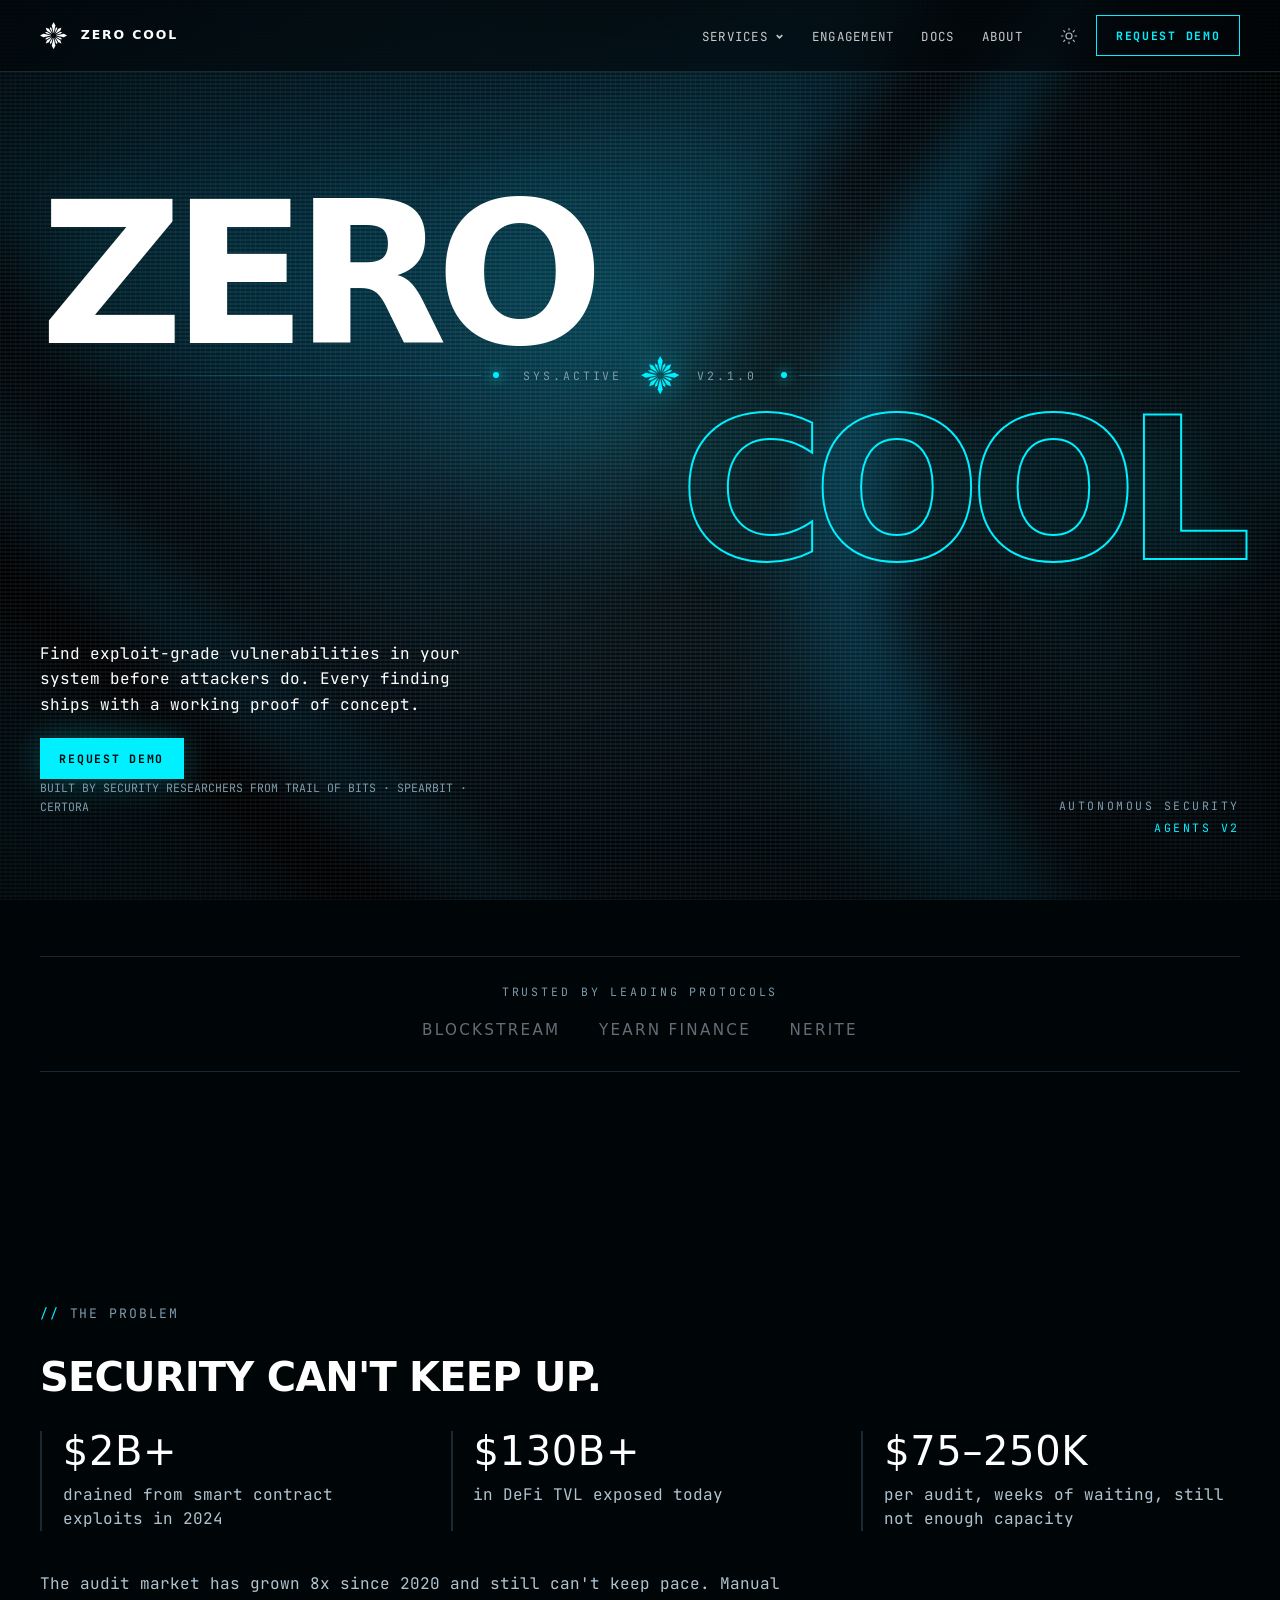
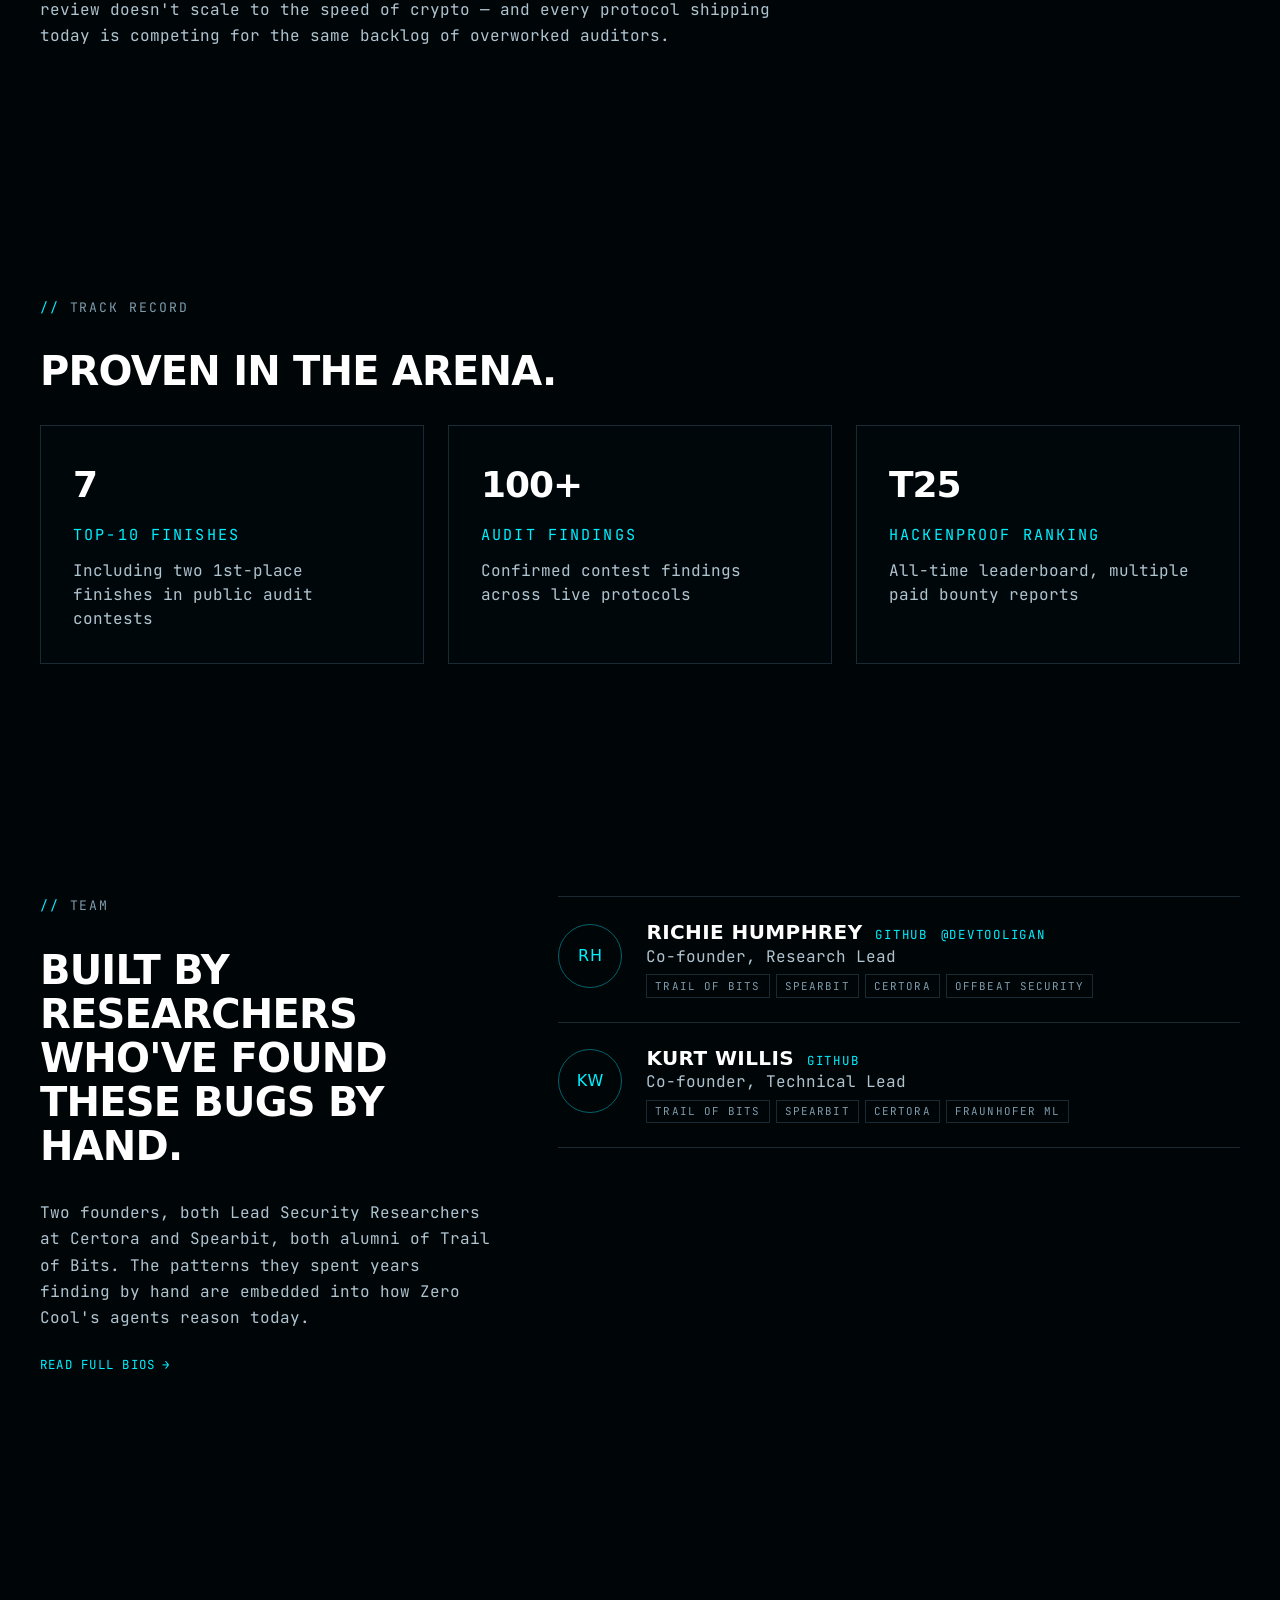
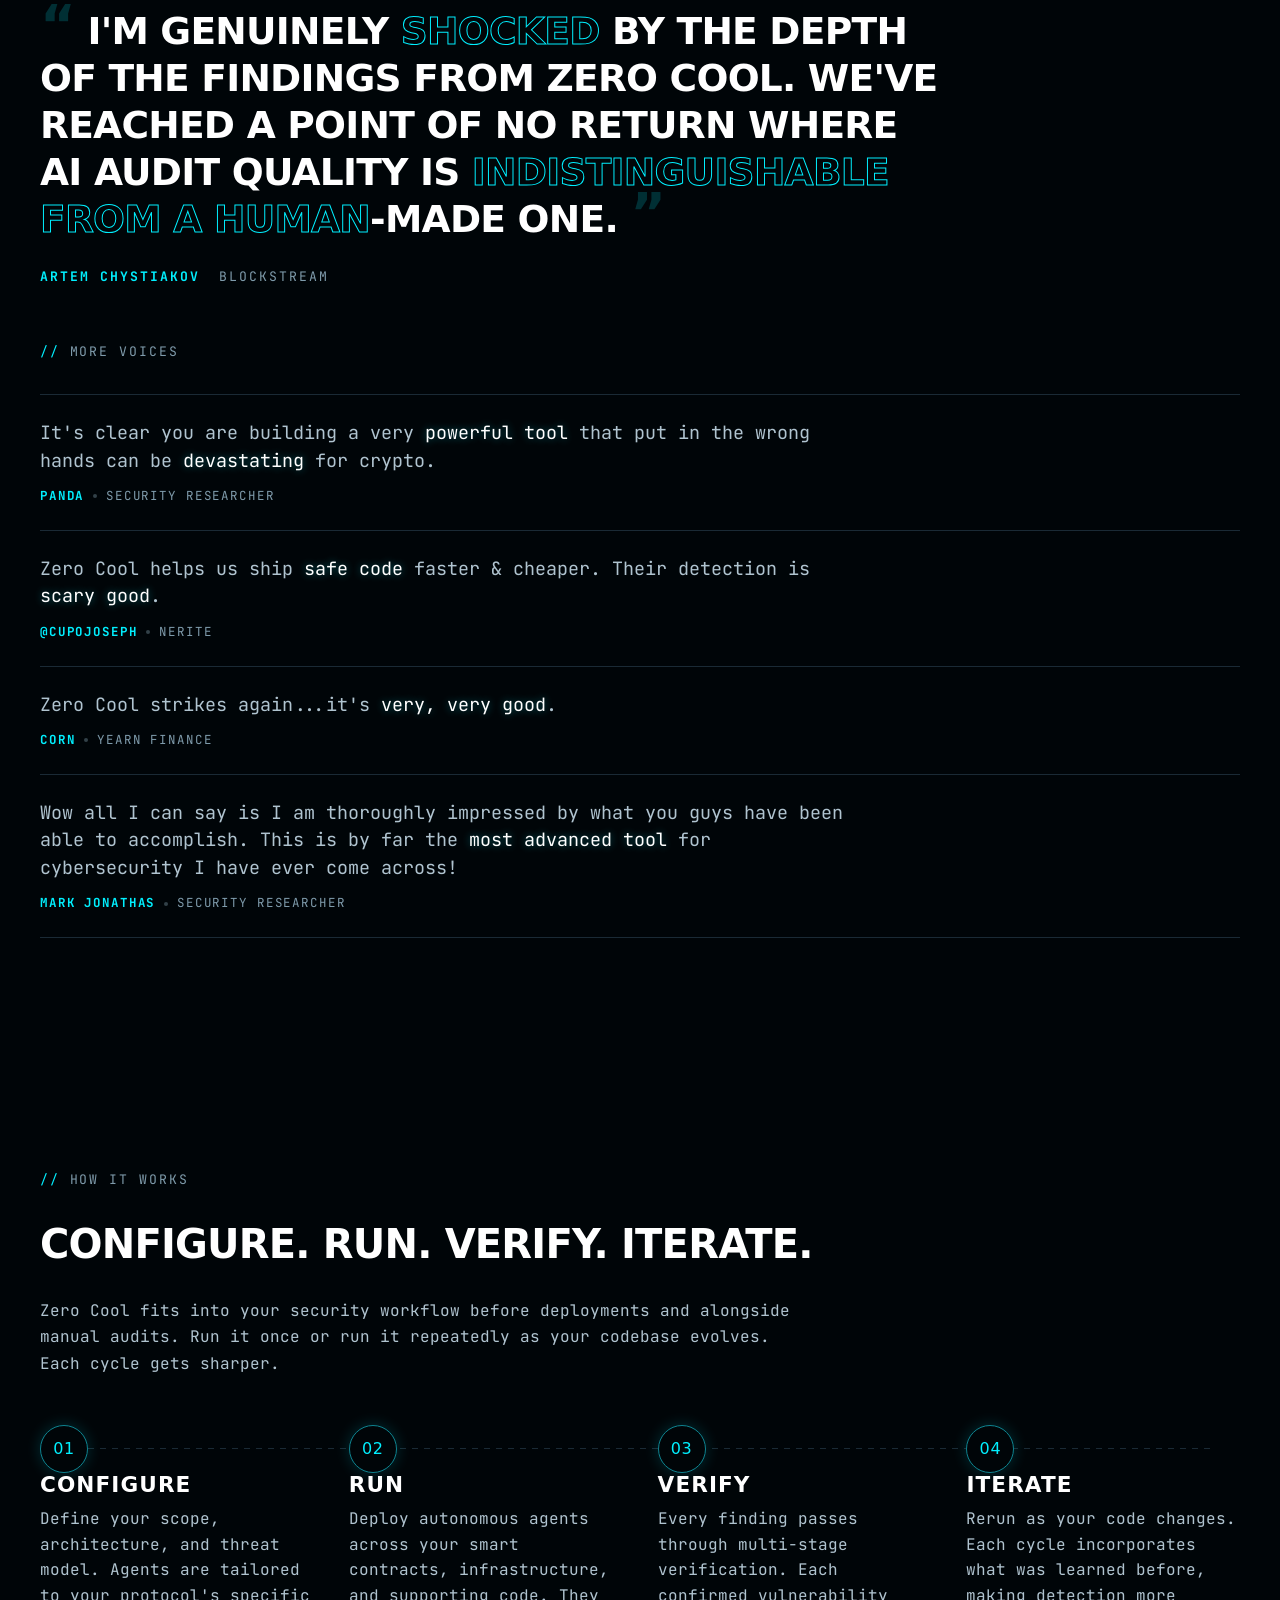
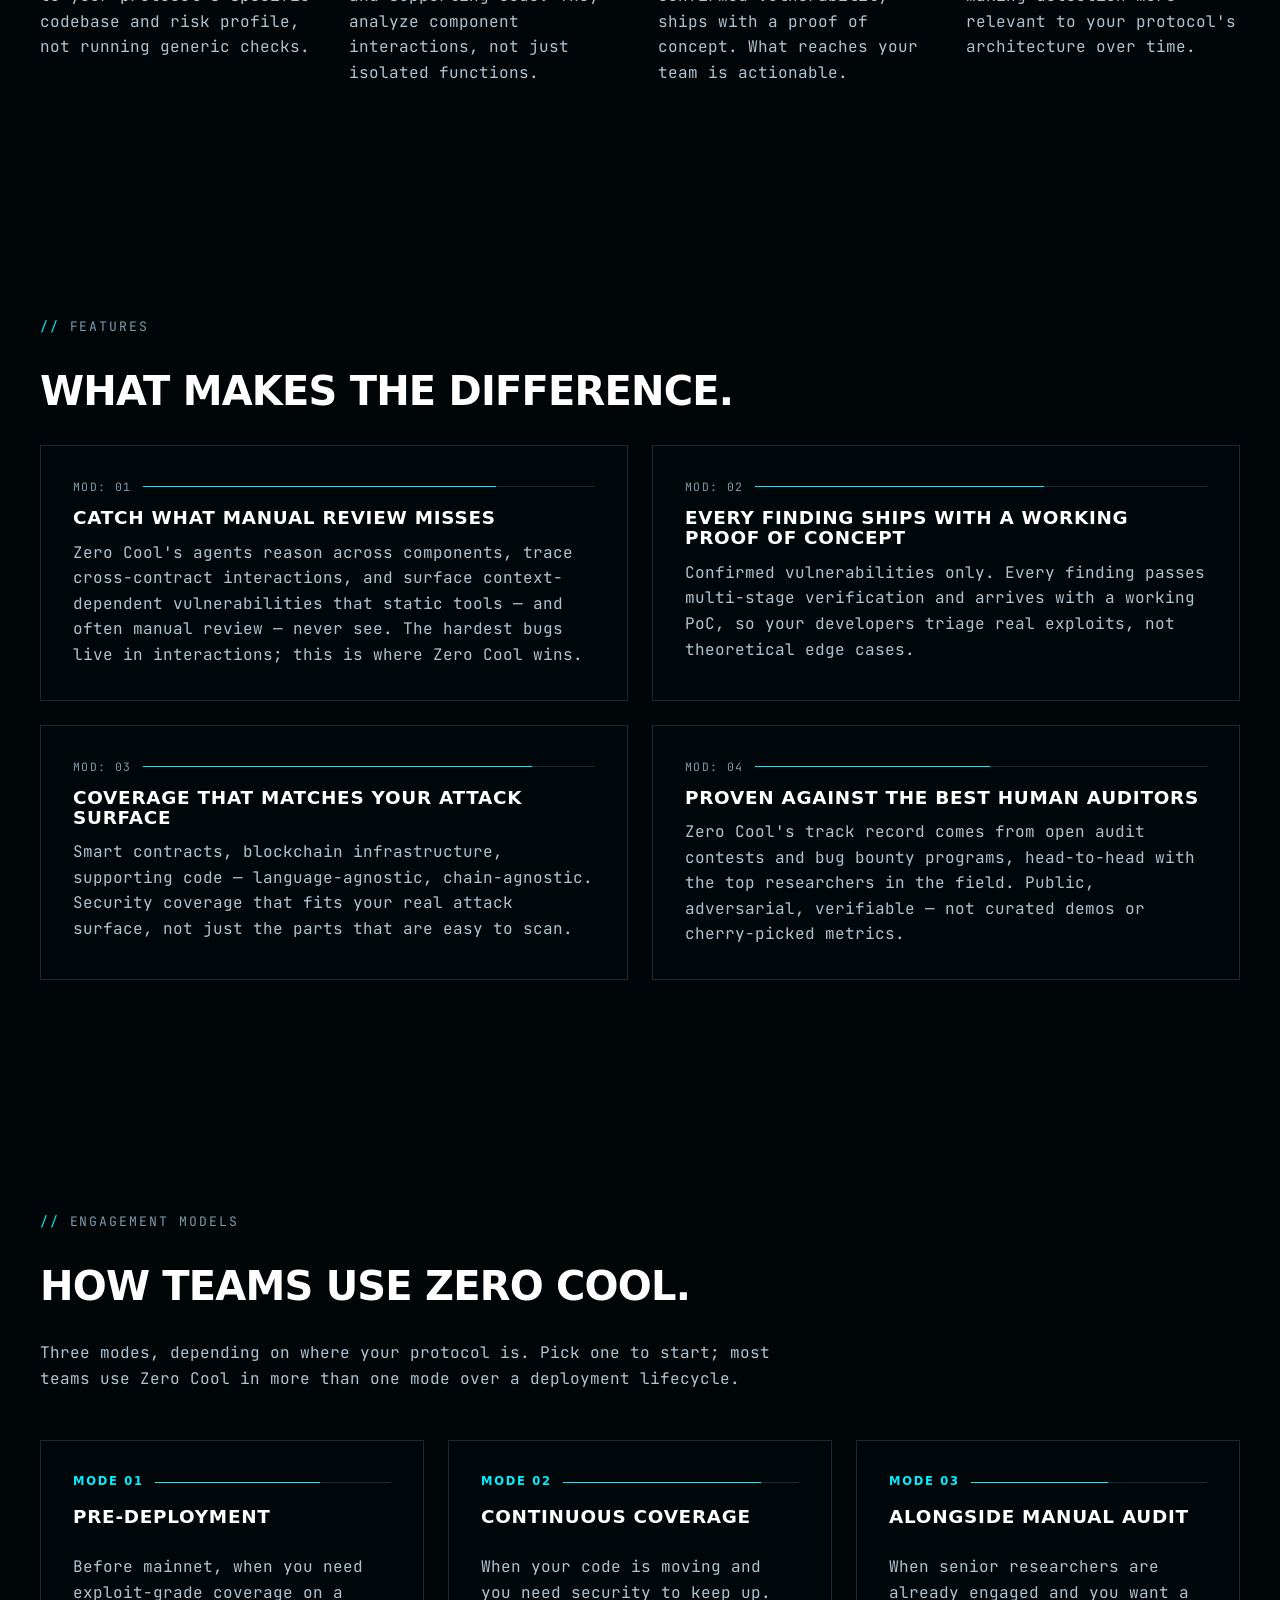
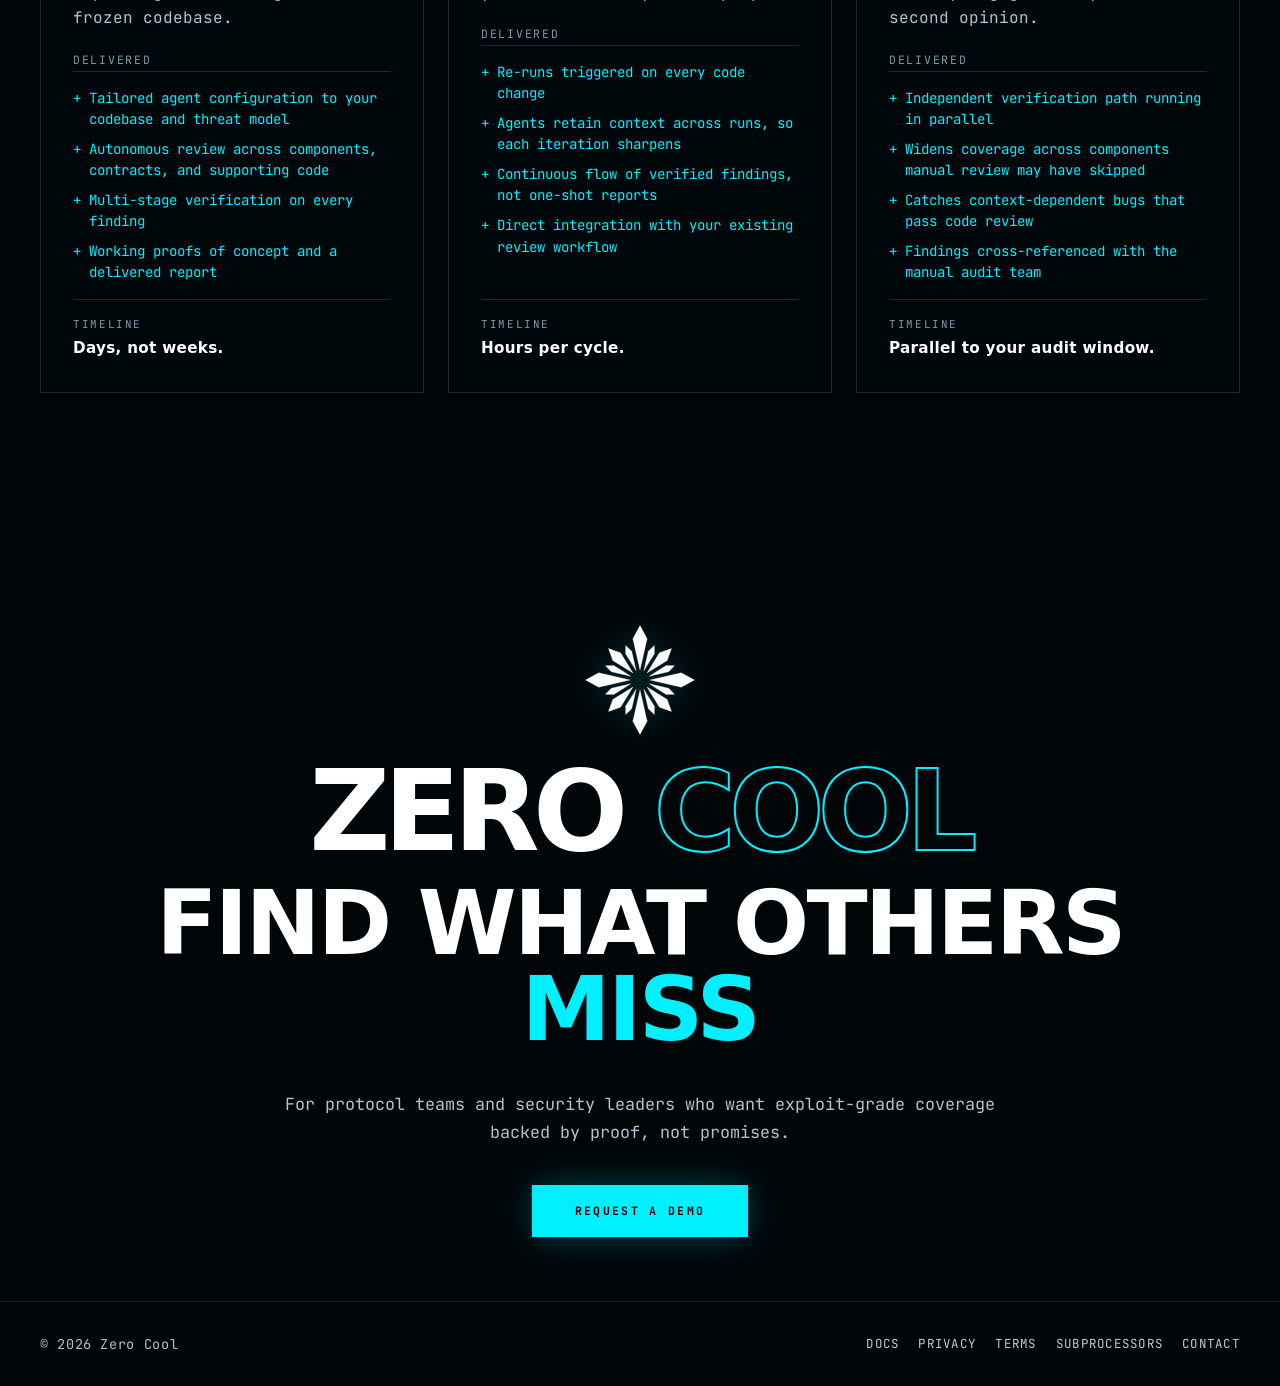
==== index.html @ c98dcf05 "first commit" ====
<!DOCTYPE html>
<html lang="en">
<head>
  <meta charset="utf-8">
  <meta name="viewport" content="width=device-width, initial-scale=1">
  <title>Zero Cool — Autonomous Security Agents</title>
  <meta name="description" content="Find exploit-grade vulnerabilities in your system before attackers do. Every finding ships with a working proof of concept.">
  <link rel="icon" href="favicon.svg" type="image/svg+xml">
  <link rel="preconnect" href="https://fonts.googleapis.com">
  <link rel="preconnect" href="https://fonts.gstatic.com" crossorigin>
  <link href="https://fonts.googleapis.com/css2?family=Syncopate:wght@400;700&family=JetBrains+Mono:wght@400;500;600;700&display=swap" rel="stylesheet">
  <link rel="stylesheet" href="css/styles.css">
  <script>try{if(localStorage.getItem("zc-theme")==="light")document.documentElement.setAttribute("data-theme","light")}catch(e){}</script>
</head>
<body data-root="">
  <canvas id="plasma" class="plasma" aria-hidden="true"></canvas>
  <div class="grain"></div>
  <div class="vignette"></div>
  <div class="glow"></div>

  <header class="nav">
    <button class="brand" type="button" data-home aria-label="Scroll to top">
      <span class="star" data-star></span>
      Zero Cool
    </button>
    <div class="nav-desktop">
      <ul class="nav-links">
        <li class="svc" data-services>
          <button class="svc-btn" type="button" aria-expanded="false" aria-haspopup="true">Services
            <svg width="11" height="11" viewBox="0 0 12 12" fill="none" stroke="currentColor" stroke-width="1.8"><path d="M3 4.5l3 3 3-3"/></svg>
          </button>
          <div class="menu">
            <a href="services/defi.html">DeFi</a>
            <a href="services/bridges.html">Bridges</a>
            <a href="services/l2-infrastructure.html">L2 Infrastructure</a>
            <a href="services/formal-verification.html">Formal Verification</a>
          </div>
        </li>
        <li><a href="#engagement">Engagement</a></li>
        <li><a href="docs.html">Docs</a></li>
        <li><a href="about.html">About</a></li>
      </ul>
      <div class="nav-actions">
        <button class="icon-btn" type="button" data-theme-toggle aria-label="Switch to light theme"></button>
        <a class="btn btn-ghost" href="https://app.zerocool.ai/intake" target="_blank" rel="noopener noreferrer">Request Demo</a>
      </div>
    </div>
    <div class="nav-mobile">
      <button class="icon-btn" type="button" data-theme-toggle aria-label="Switch to light theme"></button>
      <button class="burger" type="button" data-burger aria-label="Toggle menu" aria-expanded="false"><span></span><span></span><span></span></button>
    </div>
  </header>

  <div class="mobile-panel" data-panel>
    <button class="linkish" type="button" data-toggle-sub>Services</button>
    <div class="mobile-sub">
      <a href="services/defi.html">DeFi</a>
      <a href="services/bridges.html">Bridges</a>
      <a href="services/l2-infrastructure.html">L2 Infrastructure</a>
      <a href="services/formal-verification.html">Formal Verification</a>
    </div>
    <a href="#engagement">Engagement</a>
    <a href="docs.html">Docs</a>
    <a href="about.html">About</a>
    <a href="https://app.zerocool.ai/intake" target="_blank" rel="noopener noreferrer">Request Demo</a>
  </div>

  <main>
    <section class="hero">
      <div class="hero-stage">
        <h1 class="sr-only" style="position:absolute;width:1px;height:1px;overflow:hidden;clip:rect(0 0 0 0)">Zero Cool — Autonomous Security Agents</h1>
        <div class="mega mega-zero">ZERO</div>
        <div class="rule">
          <div class="line"></div>
          <div class="dot"></div>
          <span class="label">SYS.ACTIVE</span>
          <span class="star" data-star></span>
          <span class="label">V2.1.0</span>
          <div class="dot"></div>
          <div class="line right"></div>
        </div>
        <div class="mega mega-cool">COOL</div>
        <div class="hero-mobile-tag"><span class="tag">Autonomous Security</span><span class="tag"><em>Agents V2</em></span></div>
      </div>
      <div class="hero-foot">
        <div class="hero-copy">
          <p>Find exploit-grade vulnerabilities in your system before attackers do. Every finding ships with a working proof of concept.</p>
          <a class="btn btn-solid" href="https://app.zerocool.ai/intake" target="_blank" rel="noopener noreferrer">Request Demo</a>
          <p class="fine">Built by security researchers from Trail of Bits · Spearbit · Certora</p>
        </div>
        <div class="hero-desk-tag"><span class="tag">Autonomous Security</span><span class="tag"><em>Agents V2</em></span></div>
      </div>
    </section>

    <section class="trust">
      <div class="wrap">
        <div class="trust-box reveal">
          <p>Trusted by leading protocols</p>
          <div class="logos"><span>Blockstream</span><span>Yearn Finance</span><span>Nerite</span></div>
        </div>
      </div>
    </section>

    <section class="section" id="the-problem">
      <div class="wrap">
        <div class="kicker"><i>//</i> The Problem</div>
        <h2 class="h-section">Security can't keep up.</h2>
        <div class="stats">
          <div class="stat reveal"><div class="num">$2B+</div><p>drained from smart contract exploits in 2024</p></div>
          <div class="stat reveal d1"><div class="num">$130B+</div><p>in DeFi TVL exposed today</p></div>
          <div class="stat reveal d2"><div class="num">$75–250K</div><p>per audit, weeks of waiting, still not enough capacity</p></div>
        </div>
        <p class="copy reveal" style="margin-top:2.5rem">The audit market has grown 8x since 2020 and still can't keep pace. Manual review doesn't scale to the speed of crypto — and every protocol shipping today is competing for the same backlog of overworked auditors.</p>
      </div>
    </section>

    <section class="section" id="track-record">
      <div class="wrap">
        <div class="kicker"><i>//</i> Track Record</div>
        <h2 class="h-section">Proven in the arena.</h2>
        <div class="cards-3">
          <article class="record reveal"><strong>7</strong><span class="label">Top-10 Finishes</span><p>Including two 1st-place finishes in public audit contests</p></article>
          <article class="record reveal d1"><strong>100+</strong><span class="label">Audit Findings</span><p>Confirmed contest findings across live protocols</p></article>
          <article class="record reveal d2"><strong>T25</strong><span class="label">HackenProof Ranking</span><p>All-time leaderboard, multiple paid bounty reports</p></article>
        </div>
      </div>
    </section>

    <section class="section" id="team">
      <div class="wrap team">
        <div>
          <div class="kicker"><i>//</i> Team</div>
          <h2 class="h-section">Built by researchers who've found these bugs by hand.</h2>
          <p class="copy">Two founders, both Lead Security Researchers at Certora and Spearbit, both alumni of Trail of Bits. The patterns they spent years finding by hand are embedded into how Zero Cool's agents reason today.</p>
          <a class="text-link" href="about.html">Read full bios <span aria-hidden="true">→</span></a>
        </div>
        <div class="person-list">
          <article class="person reveal">
            <div class="avatar">RH</div>
            <div>
              <div class="who"><h3>Richie Humphrey</h3><a href="https://github.com/devtooligan" target="_blank" rel="noopener noreferrer">GitHub</a><a href="https://x.com/devtooligan" target="_blank" rel="noopener noreferrer">@devtooligan</a></div>
              <p class="role">Co-founder, Research Lead</p>
              <div class="chips"><span>Trail of Bits</span><span>Spearbit</span><span>Certora</span><span>Offbeat Security</span></div>
            </div>
          </article>
          <article class="person reveal d1">
            <div class="avatar">KW</div>
            <div>
              <div class="who"><h3>Kurt Willis</h3><a href="https://github.com/0xPhaze" target="_blank" rel="noopener noreferrer">GitHub</a></div>
              <p class="role">Co-founder, Technical Lead</p>
              <div class="chips"><span>Trail of Bits</span><span>Spearbit</span><span>Certora</span><span>Fraunhofer ML</span></div>
            </div>
          </article>
        </div>
      </div>
    </section>

    <section class="section" id="testimonials">
      <div class="wrap">
        <p class="quote reveal"><span class="qmark">“</span> I'm genuinely <span class="stroke">shocked</span> by the depth of the findings from Zero Cool. We've reached a point of no return where AI audit quality is <span class="stroke">indistinguishable from a human</span>-made one. <span class="qmark">”</span></p>
        <div class="by">Artem Chystiakov <span>Blockstream</span></div>
        <div style="height:3.5rem"></div>
        <div class="kicker"><i>//</i> More Voices</div>
        <div class="voices">
          <article class="voice reveal"><p>It's clear you are building a very <em>powerful tool</em> that put in the wrong hands can be <em>devastating</em> for crypto.</p><div class="meta"><b>Panda</b><i></i><span>Security Researcher</span></div></article>
          <article class="voice reveal"><p>Zero Cool helps us ship <em>safe code</em> faster &amp; cheaper. Their detection is <em>scary good</em>.</p><div class="meta"><b>@Cupojoseph</b><i></i><span>Nerite</span></div></article>
          <article class="voice reveal"><p>Zero Cool strikes again...it's <em>very, very good</em>.</p><div class="meta"><b>Corn</b><i></i><span>Yearn Finance</span></div></article>
          <article class="voice reveal"><p>Wow all I can say is I am thoroughly impressed by what you guys have been able to accomplish. This is by far the <em>most advanced tool</em> for cybersecurity I have ever come across!</p><div class="meta"><b>Mark Jonathas</b><i></i><span>Security Researcher</span></div></article>
        </div>
      </div>
    </section>

    <section class="section" id="how-it-works">
      <div class="wrap">
        <div class="kicker"><i>//</i> How It Works</div>
        <h2 class="h-section">Configure. Run. Verify. Iterate.</h2>
        <p class="copy" style="margin-bottom:3rem">Zero Cool fits into your security workflow before deployments and alongside manual audits. Run it once or run it repeatedly as your codebase evolves. Each cycle gets sharper.</p>
        <div class="steps">
          <article class="step reveal"><div class="badge">01</div><div><h3>Configure</h3><p>Define your scope, architecture, and threat model. Agents are tailored to your protocol's specific codebase and risk profile, not running generic checks.</p></div></article>
          <article class="step reveal d1"><div class="badge">02</div><div><h3>Run</h3><p>Deploy autonomous agents across your smart contracts, infrastructure, and supporting code. They analyze component interactions, not just isolated functions.</p></div></article>
          <article class="step reveal d2"><div class="badge">03</div><div><h3>Verify</h3><p>Every finding passes through multi-stage verification. Each confirmed vulnerability ships with a proof of concept. What reaches your team is actionable.</p></div></article>
          <article class="step reveal d3"><div class="badge">04</div><div><h3>Iterate</h3><p>Rerun as your code changes. Each cycle incorporates what was learned before, making detection more relevant to your protocol's architecture over time.</p></div></article>
        </div>
      </div>
    </section>

    <section class="section" id="features">
      <div class="wrap">
        <div class="kicker"><i>//</i> Features</div>
        <h2 class="h-section">What makes the difference.</h2>
        <div class="cards-2">
          <article class="feature reveal"><span class="corner a"></span><span class="corner b"></span><div class="mod">MOD: 01<div class="mod-line"><span style="--w:78%"></span></div></div><h3>Catch what manual review misses</h3><p>Zero Cool's agents reason across components, trace cross-contract interactions, and surface context-dependent vulnerabilities that static tools — and often manual review — never see. The hardest bugs live in interactions; this is where Zero Cool wins.</p></article>
          <article class="feature reveal d1"><span class="corner a"></span><span class="corner b"></span><div class="mod">MOD: 02<div class="mod-line"><span style="--w:64%"></span></div></div><h3>Every finding ships with a working proof of concept</h3><p>Confirmed vulnerabilities only. Every finding passes multi-stage verification and arrives with a working PoC, so your developers triage real exploits, not theoretical edge cases.</p></article>
          <article class="feature reveal d2"><span class="corner a"></span><span class="corner b"></span><div class="mod">MOD: 03<div class="mod-line"><span style="--w:86%"></span></div></div><h3>Coverage that matches your attack surface</h3><p>Smart contracts, blockchain infrastructure, supporting code — language-agnostic, chain-agnostic. Security coverage that fits your real attack surface, not just the parts that are easy to scan.</p></article>
          <article class="feature reveal d3"><span class="corner a"></span><span class="corner b"></span><div class="mod">MOD: 04<div class="mod-line"><span style="--w:52%"></span></div></div><h3>Proven against the best human auditors</h3><p>Zero Cool's track record comes from open audit contests and bug bounty programs, head-to-head with the top researchers in the field. Public, adversarial, verifiable — not curated demos or cherry-picked metrics.</p></article>
        </div>
      </div>
    </section>

    <section class="section" id="engagement">
      <div class="wrap">
        <div class="kicker"><i>//</i> Engagement Models</div>
        <h2 class="h-section">How teams use Zero Cool.</h2>
        <p class="copy" style="margin-bottom:3rem">Three modes, depending on where your protocol is. Pick one to start; most teams use Zero Cool in more than one mode over a deployment lifecycle.</p>
        <div class="modes">
          <article class="mode reveal"><div class="mode-top"><b>MODE 01</b><div class="mode-line"><span style="--w:70%"></span></div></div><h3>Pre-deployment</h3><p>Before mainnet, when you need exploit-grade coverage on a frozen codebase.</p><div><span class="tag" style="letter-spacing:.15em">Delivered</span><ul><li><span>+</span><span>Tailored agent configuration to your codebase and threat model</span></li><li><span>+</span><span>Autonomous review across components, contracts, and supporting code</span></li><li><span>+</span><span>Multi-stage verification on every finding</span></li><li><span>+</span><span>Working proofs of concept and a delivered report</span></li></ul></div><div class="timeline"><small>Timeline</small><b>Days, not weeks.</b></div></article>
          <article class="mode reveal d1"><div class="mode-top"><b>MODE 02</b><div class="mode-line"><span style="--w:84%"></span></div></div><h3>Continuous coverage</h3><p>When your code is moving and you need security to keep up.</p><div><span class="tag" style="letter-spacing:.15em">Delivered</span><ul><li><span>+</span><span>Re-runs triggered on every code change</span></li><li><span>+</span><span>Agents retain context across runs, so each iteration sharpens</span></li><li><span>+</span><span>Continuous flow of verified findings, not one-shot reports</span></li><li><span>+</span><span>Direct integration with your existing review workflow</span></li></ul></div><div class="timeline"><small>Timeline</small><b>Hours per cycle.</b></div></article>
          <article class="mode reveal d2"><div class="mode-top"><b>MODE 03</b><div class="mode-line"><span style="--w:58%"></span></div></div><h3>Alongside manual audit</h3><p>When senior researchers are already engaged and you want a second opinion.</p><div><span class="tag" style="letter-spacing:.15em">Delivered</span><ul><li><span>+</span><span>Independent verification path running in parallel</span></li><li><span>+</span><span>Widens coverage across components manual review may have skipped</span></li><li><span>+</span><span>Catches context-dependent bugs that pass code review</span></li><li><span>+</span><span>Findings cross-referenced with the manual audit team</span></li></ul></div><div class="timeline"><small>Timeline</small><b>Parallel to your audit window.</b></div></article>
        </div>
      </div>
    </section>

    <section class="join" id="join">
      <div data-star class="star"></div>
      <div class="wordmark"><span>ZERO</span> <span class="out">COOL</span></div>
      <h2>Find what others<br><em>miss</em></h2>
      <p class="copy">For protocol teams and security leaders who want exploit-grade coverage backed by proof, not promises.</p>
      <a class="btn btn-solid btn-lg" href="https://app.zerocool.ai/intake" target="_blank" rel="noopener noreferrer">Request a demo</a>
    </section>
  </main>

  <footer class="foot">
    <div class="wrap">
      <span>© 2026 Zero Cool</span>
      <nav>
        <a href="docs.html">Docs</a>
        <a href="privacy.html">Privacy</a>
        <a href="terms.html">Terms</a>
        <a href="subprocessors.html">Subprocessors</a>
        <a href="mailto:sales@zerocool.ai?subject=Demo Request">Contact</a>
      </nav>
    </div>
  </footer>
  <script src="js/main.js"></script>
  <script>
    const star = `<svg viewBox="-100 -100 200 200" aria-hidden="true"><g fill="currentColor" stroke="currentColor" stroke-width="0.5" stroke-linejoin="round">${[0,90,180,270].map(a=>`<polygon points="0,18 13,75 0,99 -13,75" transform="rotate(${a})"></polygon>`).join("")}${[45,135,225,315].map(a=>`<polygon points="0,18 10,60 0,81 -10,60" transform="rotate(${a})"></polygon>`).join("")}${[22.5,67.5,112.5,157.5,202.5,247.5,292.5,337.5].map(a=>`<polygon points="0,18 6,54 0,68 -6,54" transform="rotate(${a})"></polygon>`).join("")}</g></svg>`;
    document.querySelectorAll("[data-star]").forEach((el) => { el.outerHTML = star.replace("<svg ", el.className ? `<svg class="${el.className}" ` : "<svg "); });
  </script>
</body>
</html>
---- css/styles.css ----
:root {
  --bg: #000508;
  --card: rgba(0, 240, 255, 0.012);
  --border: #1a2a35;
  --text: #ffffff;
  --muted: #b0c4d0;
  --dim: #7e9bab;
  --accent: #00f0ff;
  --section: 8.5rem;
  --page-top: clamp(8.5rem, calc(5rem + 10vh), 14rem);
  --display: "Syncopate", ui-sans-serif, system-ui, sans-serif;
  --body: "JetBrains Mono", ui-monospace, monospace;
  --max: 1400px;
  --pad: 1.25rem;
  color-scheme: dark;
}

@media (min-width: 768px) {
  :root { --section: 11.5rem; --pad: 2rem; }
}

@media (min-width: 1025px) {
  :root { --section: 14.5rem; --pad: 2.5rem; }
}

[data-theme="light"] {
  --bg: #f6f8f9;
  --card: rgba(255, 255, 255, 0.45);
  --border: #c8d2d8;
  --text: #06141c;
  --muted: #1a2a35;
  --dim: #5a6e78;
  --accent: #00a8b8;
  color-scheme: light;
}

* { box-sizing: border-box; }
html { scroll-behavior: smooth; }
body {
  margin: 0;
  background: var(--bg);
  color: var(--text);
  font-family: var(--body);
  font-size: 1rem;
  line-height: 1.5;
  letter-spacing: 0.04em;
  overflow-x: clip;
}
img, svg { display: block; }
a { color: inherit; }
button, input { font: inherit; color: inherit; }
::selection { color: #fff; background: rgba(0, 240, 255, 0.3); }
[data-theme="light"] ::selection { color: #06141c; background: rgba(0, 168, 184, 0.25); }

h1, h2, h3, h4 {
  font-family: var(--display);
  font-weight: 700;
  text-transform: uppercase;
  line-height: 1.1;
  letter-spacing: -0.02em;
  margin: 0;
}

.plasma {
  position: fixed;
  inset: 0;
  z-index: 0;
  pointer-events: none;
  background:
    radial-gradient(ellipse at 50% 38%, rgba(0, 240, 255, 0.16), transparent 32%),
    radial-gradient(ellipse at 30% 70%, rgba(0, 40, 60, 0.5), transparent 46%),
    var(--bg);
}
[data-theme="light"] .plasma {
  background:
    radial-gradient(ellipse at 50% 36%, rgba(255, 255, 255, 0.95), transparent 42%),
    radial-gradient(ellipse at 50% 50%, rgba(0, 168, 184, 0.16), transparent 38%),
    #e7eef1;
}
.plasma canvas { width: 100%; height: 100%; display: block; }
[data-theme="light"] .plasma canvas { mix-blend-mode: multiply; opacity: 0.55; }

.grain,
.vignette,
.glow {
  position: fixed;
  inset: 0;
  pointer-events: none;
  z-index: 2;
}
.grain {
  opacity: 0.45;
  background-image:
    repeating-linear-gradient(0deg, rgba(255, 255, 255, 0.14) 0 1px, transparent 1px 3px),
    repeating-linear-gradient(90deg, rgba(255, 255, 255, 0.08) 0 1px, transparent 1px 5px);
  background-size: 4px 4px, 5px 5px;
}
.vignette {
  opacity: 0.9;
  background:
    radial-gradient(circle at 50% 50%, transparent 48%, rgba(0, 0, 0, 0.16) 74%, rgba(0, 0, 0, 0.44) 100%),
    linear-gradient(180deg, rgba(0, 0, 0, 0.14), transparent 22%, transparent 78%, rgba(0, 0, 0, 0.18));
}
[data-theme="light"] .vignette { opacity: 0.35; }
.glow {
  opacity: 0.8;
  mix-blend-mode: screen;
  background:
    radial-gradient(circle at 50% 38%, rgba(0, 240, 255, 0.12), transparent 30%),
    radial-gradient(circle at 50% 50%, rgba(255, 255, 255, 0.03), transparent 52%);
}
[data-theme="light"] .glow { opacity: 0.45; mix-blend-mode: multiply; }

.nav {
  position: fixed;
  top: 0; left: 0; right: 0;
  z-index: 40;
  display: flex;
  align-items: center;
  justify-content: space-between;
  padding: 0.85rem var(--pad);
  backdrop-filter: blur(18px);
  background: color-mix(in srgb, var(--bg) 55%, transparent);
  border-bottom: 1px solid var(--border);
  animation: drop 0.7s ease both;
}
.brand {
  display: flex;
  align-items: center;
  gap: 0.85rem;
  background: none;
  border: 0;
  padding: 0;
  cursor: pointer;
  text-decoration: none;
  color: inherit;
  font-family: var(--display);
  font-weight: 700;
  letter-spacing: 0.15em;
  text-transform: uppercase;
  font-size: 0.78rem;
  white-space: nowrap;
}
.brand .star, .star { width: 1.7rem; height: 1.7rem; color: var(--text); }
.nav-desktop { display: none; align-items: center; gap: 1.5rem; }
.nav-links { display: flex; align-items: center; gap: 1.7rem; list-style: none; margin: 0; padding: 0; }
.nav-links a, .svc-btn, .menu a, .foot a, .text-link {
  text-decoration: none;
  text-transform: uppercase;
  letter-spacing: 0.1em;
  font-size: 0.78rem;
  color: color-mix(in srgb, var(--text) 78%, transparent);
  transition: color 0.2s ease, text-shadow 0.2s ease;
}
.nav-links a:hover, .svc-btn:hover, .menu a:hover, .foot a:hover, .text-link:hover,
.nav-links a.active {
  color: var(--accent);
  text-shadow: 0 0 12px rgba(0, 240, 255, 0.28);
}
.svc { position: relative; }
.svc-btn {
  display: inline-flex;
  align-items: center;
  gap: 0.35rem;
  background: none;
  border: 0;
  padding: 0;
  cursor: pointer;
}
.svc-btn svg { transition: transform 0.2s ease; }
.svc.open .svc-btn svg { transform: rotate(180deg); }
.menu {
  display: none;
  position: absolute;
  top: calc(100% + 16px);
  left: 50%;
  transform: translateX(-40%);
  min-width: 220px;
  padding: 0.45rem 0;
  background: #050b10;
  border: 1px solid var(--border);
  box-shadow: 0 18px 50px rgba(0, 0, 0, 0.45);
}
[data-theme="light"] .menu { background: #fff; box-shadow: 0 16px 40px rgba(6, 20, 28, 0.08); }
.svc.open .menu { display: block; }
.menu a { display: block; padding: 0.72rem 1.15rem; color: var(--dim); font-size: 0.72rem; letter-spacing: 0.12em; }
.nav-actions { display: flex; align-items: center; gap: 0.35rem; }
.icon-btn, .burger {
  width: 2.75rem; height: 2.75rem;
  display: inline-flex; align-items: center; justify-content: center;
  background: none; border: 0; cursor: pointer; color: color-mix(in srgb, var(--text) 70%, transparent);
}
.icon-btn:hover { color: var(--accent); }
.burger { display: none; flex-direction: column; gap: 6px; }
.burger span { display: block; width: 1.25rem; height: 1px; background: var(--text); transition: 0.2s ease; }
.burger.open span:nth-child(1) { transform: translateY(7px) rotate(45deg); }
.burger.open span:nth-child(2) { opacity: 0; }
.burger.open span:nth-child(3) { transform: translateY(-7px) rotate(-45deg); }
.nav-mobile { display: flex; align-items: center; }

.btn {
  display: inline-flex;
  align-items: center;
  justify-content: center;
  white-space: nowrap;
  text-decoration: none;
  text-transform: uppercase;
  letter-spacing: 0.15em;
  font-size: 0.72rem;
  font-weight: 700;
  border: 1px solid var(--accent);
  padding: 0.7rem 1.15rem;
  cursor: pointer;
  transition: 0.2s ease;
}
.btn-ghost { background: transparent; color: var(--accent); }
.btn-ghost:hover { background: var(--accent); color: var(--bg); }
.btn-solid {
  background: var(--accent);
  color: var(--bg);
  box-shadow: 0 0 30px rgba(0, 240, 255, 0.2), 0 0 60px rgba(0, 240, 255, 0.1);
}
.btn-solid:hover {
  background: var(--text);
  border-color: var(--text);
  transform: translateY(-2px);
  box-shadow: 0 0 40px rgba(0, 240, 255, 0.4), 0 0 80px rgba(0, 240, 255, 0.2);
}
.btn-lg { padding: 1rem 2.6rem; letter-spacing: 0.2em; }

.mobile-panel {
  display: none;
  position: fixed;
  inset: 64px 0 0 0;
  z-index: 39;
  background: color-mix(in srgb, var(--bg) 92%, transparent);
  backdrop-filter: blur(16px);
  padding: 1.5rem var(--pad) 2rem;
  overflow: auto;
}
.mobile-panel.open { display: block; }
.mobile-panel a, .mobile-panel button.linkish {
  display: block;
  width: 100%;
  text-align: left;
  background: none;
  border: 0;
  border-bottom: 1px solid var(--border);
  padding: 1rem 0;
  text-decoration: none;
  text-transform: uppercase;
  letter-spacing: 0.12em;
  font-size: 0.85rem;
  color: var(--text);
  cursor: pointer;
}
.mobile-sub { padding-left: 0.75rem; }
.mobile-sub a { color: var(--dim); font-size: 0.75rem; }

main { position: relative; z-index: 3; }
.wrap { max-width: var(--max); margin: 0 auto; padding-left: var(--pad); padding-right: var(--pad); }
.kicker {
  display: flex;
  align-items: center;
  gap: 0.6rem;
  color: var(--dim);
  font-size: 0.82rem;
  letter-spacing: 0.15em;
  text-transform: uppercase;
  margin-bottom: 2rem;
}
.kicker i { color: var(--accent); font-style: normal; }
.h-section { font-size: clamp(1.5rem, 4vw, 2.5rem); margin-bottom: 2rem; }
.copy, .lede, .card p, .voice p, .step p, .legal p, .legal li, .person p, .quote {
  letter-spacing: 0;
  text-transform: none;
  font-weight: 400;
}
.copy { color: var(--muted); line-height: 1.65; max-width: 760px; }
.lede { color: var(--muted); font-size: 1.05rem; line-height: 1.7; max-width: 760px; }

.hero {
  min-height: 100svh;
  display: flex;
  flex-direction: column;
  padding: max(108px, min(12vw, 14vh)) var(--pad) 2.5rem;
  max-width: var(--max);
  margin: 0 auto;
}
.hero-stage { flex: 1; display: flex; flex-direction: column; justify-content: center; }
.mega {
  font-family: var(--display);
  font-weight: 700;
  text-transform: uppercase;
  line-height: 0.75;
  letter-spacing: -0.06em;
  font-size: clamp(3.5rem, min(24vw, 22vh), 16rem);
}
.mega-zero {
  text-align: center;
  text-shadow: 0 0 80px rgba(0, 240, 255, 0.08);
  animation: from-left 1.05s cubic-bezier(0.16, 1, 0.3, 1) 0.05s both;
}
.mega-cool {
  text-align: center;
  margin-top: 0.35rem;
  color: transparent;
  -webkit-text-stroke: 2px var(--accent);
  text-shadow: 0 0 60px rgba(0, 240, 255, 0.12);
  animation: from-right 1.05s cubic-bezier(0.16, 1, 0.3, 1) 0.18s both;
}
.rule {
  display: flex;
  align-items: center;
  margin: 0.4rem 0;
  animation: rise 0.8s ease 0.35s both;
}
.rule .line {
  height: 1px;
  flex: 1;
  min-width: 4rem;
  background: linear-gradient(90deg, transparent, rgba(0, 240, 255, 0.2), rgba(0, 240, 255, 0.2));
}
.rule .line.right { background: linear-gradient(270deg, transparent, rgba(0, 240, 255, 0.2), rgba(0, 240, 255, 0.2)); }
.dot {
  width: 6px; height: 6px; border-radius: 50%;
  background: var(--accent);
  box-shadow: 0 0 12px var(--accent), 0 0 30px rgba(0, 240, 255, 0.3);
  margin: 0 0.75rem;
}
.rule .label {
  display: none;
  color: var(--dim);
  font-size: 0.72rem;
  letter-spacing: 0.25em;
  text-transform: uppercase;
  margin: 0 0.8rem;
  white-space: nowrap;
}
.rule .star { width: 2.4rem; height: 2.4rem; margin: 0 0.35rem; color: var(--accent); filter: drop-shadow(0 0 12px rgba(0, 240, 255, 0.4)); }
.hero-mobile-tag, .hero-foot { animation: rise 0.8s ease 0.55s both; }
.hero-mobile-tag { display: flex; flex-direction: column; align-items: center; gap: 0.35rem; margin-top: 1.4rem; }
.tag { font-size: 0.72rem; letter-spacing: 0.22em; text-transform: uppercase; color: var(--dim); }
.tag em { font-style: normal; color: var(--accent); }
.hero-foot {
  display: flex;
  flex-direction: column;
  align-items: center;
  gap: 1.25rem;
  padding-bottom: 1.5rem;
  text-align: center;
}
.hero-copy { max-width: 440px; }
.hero-copy p { letter-spacing: 0; line-height: 1.6; margin: 0 0 1.25rem; }
.fine { margin: 1rem 0 0; color: var(--dim); font-size: 0.72rem; letter-spacing: 0.14em; text-transform: uppercase; }
.hero-desk-tag { display: none; }

.trust { padding-top: 3.5rem; }
.trust-box { border-top: 1px solid var(--border); border-bottom: 1px solid var(--border); padding: 1.6rem 0 1.8rem; text-align: center; }
.trust-box p { color: var(--dim); letter-spacing: 0.25em; text-transform: uppercase; font-size: 0.72rem; margin: 0 0 1.2rem; }
.logos { display: flex; flex-wrap: wrap; justify-content: center; gap: 1rem 2.4rem; }
.logos span {
  font-family: var(--display);
  letter-spacing: 0.15em;
  text-transform: uppercase;
  color: color-mix(in srgb, var(--muted) 55%, transparent);
  font-size: 0.95rem;
}
.logos span:hover { color: var(--muted); }

.section { padding-top: var(--section); }
.stats, .cards-3, .cards-2, .modes { display: grid; gap: 1.5rem; }
.stat { border-left: 2px solid var(--border); padding-left: 1.3rem; }
.num { font-family: var(--display); font-size: clamp(2rem, 4vw, 2.5rem); line-height: 1; margin-bottom: 0.7rem; }
.stat p, .record p, .person .role { color: var(--muted); letter-spacing: 0; line-height: 1.5; margin: 0; }

.record {
  background: var(--card);
  border: 1px solid var(--border);
  padding: 1.6rem;
  display: flex;
  flex-direction: column;
  gap: 0.75rem;
  transition: 0.3s ease;
}
.record:hover { background: rgba(0, 240, 255, 0.03); border-color: color-mix(in srgb, var(--accent) 20%, transparent); transform: translateY(-4px); }
.record strong { font-family: var(--display); font-size: 2.25rem; font-weight: 700; letter-spacing: -0.03em; }
.record .label { color: var(--accent); letter-spacing: 0.14em; text-transform: uppercase; font-size: 0.95rem; }

.team { display: grid; gap: 2.5rem; }
.person-list { border-top: 1px solid var(--border); }
.person {
  display: flex;
  flex-direction: column;
  gap: 1rem;
  padding: 1.5rem 0;
  border-bottom: 1px solid var(--border);
}
.avatar {
  width: 3.5rem; height: 3.5rem; border-radius: 50%;
  border: 1px solid color-mix(in srgb, var(--accent) 40%, transparent);
  display: grid; place-items: center;
  font-family: var(--display);
  color: var(--accent);
  letter-spacing: 0.05em;
  flex: none;
}
.person:hover .avatar { border-color: var(--accent); filter: drop-shadow(0 0 12px rgba(0, 240, 255, 0.3)); }
.who { display: flex; flex-wrap: wrap; align-items: baseline; gap: 0.4rem 0.8rem; }
.who h3 { font-size: 1.25rem; letter-spacing: 0.02em; }
.who a { color: var(--accent); text-decoration: none; font-size: 0.78rem; letter-spacing: 0.14em; text-transform: uppercase; }
.chips { display: flex; flex-wrap: wrap; gap: 0.4rem; margin-top: 0.35rem; }
.chips span {
  border: 1px solid var(--border);
  color: var(--dim);
  font-size: 0.68rem;
  letter-spacing: 0.1em;
  text-transform: uppercase;
  padding: 0.15rem 0.5rem;
}
.text-link { color: var(--accent); display: inline-flex; gap: 0.4rem; margin-top: 0.5rem; }

.quote {
  font-family: var(--display);
  font-weight: 700;
  text-transform: uppercase;
  font-size: clamp(1.45rem, 3.2vw, 2.35rem);
  line-height: 1.25;
  letter-spacing: -0.02em;
  max-width: 900px;
  margin: 0 0 1.5rem;
}
.qmark { color: color-mix(in srgb, var(--accent) 18%, transparent); font-size: 1.45em; line-height: 0; }
.stroke {
  color: transparent;
  -webkit-text-stroke: 1px var(--accent);
}
.by { color: var(--accent); font-weight: 700; letter-spacing: 0.15em; text-transform: uppercase; font-size: 0.82rem; }
.by span { color: var(--dim); font-weight: 400; margin-left: 0.6rem; }
.voices { border-top: 1px solid var(--border); }
.voice { padding: 1.5rem 0; border-bottom: 1px solid var(--border); }
.voice p { color: var(--muted); font-size: 1.15rem; line-height: 1.5; max-width: 820px; margin: 0 0 0.8rem; }
.voice em { font-style: normal; color: var(--text); text-shadow: 0 0 8px rgba(0, 240, 255, 0.4); }
.meta { display: flex; flex-wrap: wrap; align-items: center; gap: 0.55rem; font-size: 0.78rem; letter-spacing: 0.15em; text-transform: uppercase; }
.meta b { color: var(--accent); }
.meta i { width: 4px; height: 4px; border-radius: 50%; background: color-mix(in srgb, var(--dim) 40%, transparent); display: inline-block; }
.meta span { color: var(--dim); }

.steps { position: relative; display: flex; flex-direction: column; gap: 2.4rem; }
.steps::before {
  content: "";
  position: absolute;
  left: 1.45rem; top: 1.5rem; bottom: 0; width: 1px;
  background: repeating-linear-gradient(180deg, var(--border) 0 6px, transparent 6px 12px);
}
.step { position: relative; z-index: 1; display: flex; gap: 1.2rem; }
.badge {
  width: 3rem; height: 3rem; flex: none;
  border-radius: 50%;
  border: 1px solid color-mix(in srgb, var(--accent) 45%, var(--border));
  background: var(--bg);
  display: grid; place-items: center;
  font-family: var(--display);
  color: var(--accent);
  font-size: 1rem;
}
.step h3 { font-size: 1.35rem; letter-spacing: 0.05em; margin-bottom: 0.6rem; }
.step p { color: var(--muted); margin: 0; line-height: 1.6; letter-spacing: 0; }
.badge { box-shadow: 0 0 16px rgba(0, 240, 255, 0.18); }

.feature, .mode {
  position: relative;
  background: var(--card);
  border: 1px solid var(--border);
  padding: 1.4rem;
  transition: 0.3s ease;
}
.feature:hover, .mode:hover {
  background: rgba(0, 240, 255, 0.03);
  border-color: color-mix(in srgb, var(--accent) 22%, transparent);
  transform: translateY(-4px);
}
.feature .corner {
  position: absolute; width: 12px; height: 12px; opacity: 0; transition: 0.3s;
}
.feature .corner.a { top: -1px; left: -1px; border-top: 1px solid var(--accent); border-left: 1px solid var(--accent); }
.feature .corner.b { right: -1px; bottom: -1px; border-right: 1px solid var(--accent); border-bottom: 1px solid var(--accent); }
.feature:hover .corner { opacity: 1; }
.mod {
  display: flex; align-items: center; gap: 0.7rem;
  color: var(--dim); font-size: 0.72rem; letter-spacing: 0.12em; margin-bottom: 0.8rem;
}
.mod-line { flex: 1; height: 1px; background: var(--border); position: relative; overflow: hidden; }
.mod-line span, .mode-line span {
  position: absolute; inset: 0 auto 0 0; width: var(--w, 70%);
  background: var(--accent);
  box-shadow: 0 0 8px var(--accent);
}
.feature h3, .mode h3 { font-size: 1.15rem; letter-spacing: 0.04em; margin-bottom: 0.7rem; }
.feature p, .mode p { color: var(--muted); margin: 0; line-height: 1.6; letter-spacing: 0; }
.mode { display: flex; flex-direction: column; gap: 1rem; padding: 1.5rem; }
.mode-top { display: flex; align-items: center; gap: 0.7rem; color: var(--dim); font-size: 0.72rem; letter-spacing: 0.15em; }
.mode-top b { color: var(--accent); font-family: var(--display); font-weight: 700; }
.mode-line { flex: 1; height: 1px; background: var(--border); position: relative; overflow: hidden; }
.mode ul { list-style: none; margin: 0; padding: 1rem 0 0; border-top: 1px solid var(--border); display: flex; flex-direction: column; gap: 0.55rem; }
.mode li { display: flex; gap: 0.5rem; color: var(--muted); font-size: 0.88rem; letter-spacing: 0; line-height: 1.5; }
.mode li span { color: var(--accent); }
.timeline { margin-top: auto; padding-top: 1rem; border-top: 1px solid var(--border); display: flex; flex-direction: column; gap: 0.3rem; }
.timeline small { color: var(--dim); letter-spacing: 0.15em; text-transform: uppercase; font-size: 0.68rem; }
.timeline b { font-family: var(--display); font-weight: 700; letter-spacing: 0.02em; font-size: 0.95rem; }

.join {
  min-height: 80vh;
  display: flex;
  flex-direction: column;
  align-items: center;
  justify-content: center;
  text-align: center;
  padding: var(--section) var(--pad) 4rem;
  gap: 1.4rem;
}
.join .star { width: 80px; height: 80px; margin: 0 auto 0.4rem; filter: drop-shadow(0 0 18px rgba(0, 240, 255, 0.22)); }
.wordmark { font-family: var(--display); font-weight: 700; letter-spacing: -0.06em; line-height: 0.85; font-size: clamp(3rem, 10vw, 7rem); }
.wordmark .out { color: transparent; -webkit-text-stroke: 2px var(--accent); }
.join h2 { font-size: clamp(2.6rem, 7vw, 6rem); line-height: 0.95; letter-spacing: -0.03em; }
.join h2 em { font-style: normal; color: var(--accent); }
.join .copy { font-size: 1.05rem; }

.foot {
  position: relative;
  z-index: 5;
  border-top: 1px solid var(--border);
  padding: 2rem 0;
}
.foot .wrap { display: flex; flex-direction: column; align-items: center; gap: 0.9rem; }
.foot span { color: color-mix(in srgb, var(--text) 74%, transparent); font-size: 0.85rem; }
.foot nav { display: flex; gap: 1.2rem; flex-wrap: wrap; justify-content: center; }

.page { padding-top: var(--page-top); padding-bottom: 2rem; }
.back { color: var(--accent); text-decoration: none; letter-spacing: 0.12em; text-transform: uppercase; font-size: 0.78rem; }
.legal h2 { font-size: clamp(1.05rem, 2vw, 1.35rem); margin: 2.4rem 0 0.9rem; }
.legal h3 { font-size: 0.95rem; margin: 1.4rem 0 0.55rem; letter-spacing: 0.04em; }
.legal p, .legal li { color: var(--muted); line-height: 1.7; }
.legal ul { margin: 0.4rem 0 1rem; padding: 0; list-style: none; display: flex; flex-direction: column; gap: 0.45rem; }
.legal li { padding-left: 1rem; position: relative; }
.legal li::before { content: "+"; position: absolute; left: 0; color: var(--accent); }
.updated { color: var(--dim); letter-spacing: 0.08em; margin-bottom: 1.4rem; }
.threats { border-top: 1px solid var(--border); max-width: 900px; }
.threat { display: grid; grid-template-columns: auto 1fr; gap: 1.2rem; padding: 1.4rem 0; border-bottom: 1px solid var(--border); }
.threat b { font-family: var(--display); color: var(--accent); letter-spacing: 0.14em; font-size: 0.85rem; padding-top: 0.2rem; }
.threat h3 { font-size: 1.15rem; margin-bottom: 0.45rem; letter-spacing: 0.02em; }
.threat p { margin: 0; color: var(--muted); letter-spacing: 0; line-height: 1.6; }

.docs-layout { display: grid; gap: 2rem; }
.docs-side { display: flex; flex-direction: column; gap: 0.45rem; }
.docs-side a { color: var(--dim); text-decoration: none; font-size: 0.75rem; letter-spacing: 0.08em; text-transform: uppercase; }
.docs-side a:hover { color: var(--accent); }
.endpoint { border: 1px solid var(--border); background: var(--card); padding: 1.1rem 1.15rem; margin: 1rem 0 1.4rem; }
.verb { color: var(--accent); font-weight: 700; letter-spacing: 0.08em; margin-right: 0.6rem; }
.path { color: var(--text); }
pre {
  background: rgba(0, 0, 0, 0.35);
  border: 1px solid var(--border);
  padding: 1rem 1.1rem;
  overflow: auto;
  font-size: 0.78rem;
  line-height: 1.65;
  letter-spacing: 0;
  color: var(--muted);
}
[data-theme="light"] pre { background: rgba(255, 255, 255, 0.7); }
table { width: 100%; border-collapse: collapse; margin: 0.8rem 0 1.2rem; font-size: 0.86rem; }
th, td { text-align: left; padding: 0.7rem 0.55rem; border-bottom: 1px solid var(--border); letter-spacing: 0; font-weight: 400; vertical-align: top; }
th { color: var(--dim); font-size: 0.72rem; letter-spacing: 0.12em; text-transform: uppercase; }
td:first-child { color: var(--text); white-space: nowrap; }

.reveal { opacity: 0; transform: translateY(22px); animation: rise 0.8s cubic-bezier(0.16, 1, 0.3, 1) both; }
.reveal.d1 { animation-delay: 0.08s; }
.reveal.d2 { animation-delay: 0.16s; }
.reveal.d3 { animation-delay: 0.24s; }
.reveal.d4 { animation-delay: 0.32s; }

@keyframes drop { from { opacity: 0; transform: translateY(-16px); } to { opacity: 1; transform: none; } }
@keyframes rise { from { opacity: 0; transform: translateY(18px); } to { opacity: 1; transform: none; } }
@keyframes from-left { from { opacity: 0; transform: translateX(-80px); } to { opacity: 1; transform: none; } }
@keyframes from-right { from { opacity: 0; transform: translateX(80px); } to { opacity: 1; transform: none; } }

@media (min-width: 768px) {
  .mega-zero { text-align: left; }
  .mega-cool { text-align: right; margin-top: 1rem; }
  .hero-foot { flex-direction: row; justify-content: space-between; align-items: flex-end; text-align: left; }
  .stats { grid-template-columns: repeat(3, 1fr); gap: 2rem; }
  .cards-3 { grid-template-columns: repeat(3, 1fr); }
  .cards-2 { grid-template-columns: 1fr 1fr; }
  .team { grid-template-columns: 2fr 3fr; gap: 4rem; align-items: start; }
  .person { flex-direction: row; align-items: flex-start; gap: 1.5rem; }
  .avatar { margin-top: 0.15rem; }
  .avatar { width: 4rem; height: 4rem; }
  .hide-md { display: none; }
}

@media (min-width: 1024px) {
  .nav-desktop { display: flex; }
  .nav-mobile { display: none; }
  .rule .label, .hero-desk-tag { display: flex; }
  .hero-desk-tag { flex-direction: column; align-items: flex-end; gap: 0.3rem; }
  .hero-mobile-tag { display: none; }
  .steps { display: grid; grid-template-columns: repeat(4, 1fr); gap: 2.2rem; }
  .steps::before { left: 1.5rem; right: 1.5rem; top: 1.45rem; bottom: auto; width: auto; height: 1px; background: repeating-linear-gradient(90deg, var(--border) 0 6px, transparent 6px 12px); }
  .step { flex-direction: column; gap: 0; }
  .modes { grid-template-columns: repeat(3, 1fr); align-items: stretch; }
  .foot .wrap { flex-direction: row; justify-content: space-between; }
  .docs-layout { grid-template-columns: 220px 1fr; gap: 3rem; align-items: start; }
  .docs-side { position: sticky; top: 6.5rem; }
  .feature, .mode, .record { padding: 2rem; }
  .join .star { width: 110px; height: 110px; }
}

@media (max-width: 1023px) {
  .burger { display: flex; }
}

@media (prefers-reduced-motion: reduce) {
  *, *::before, *::after {
    animation: none !important;
    transition: none !important;
  }
  .reveal { opacity: 1; transform: none; }
}
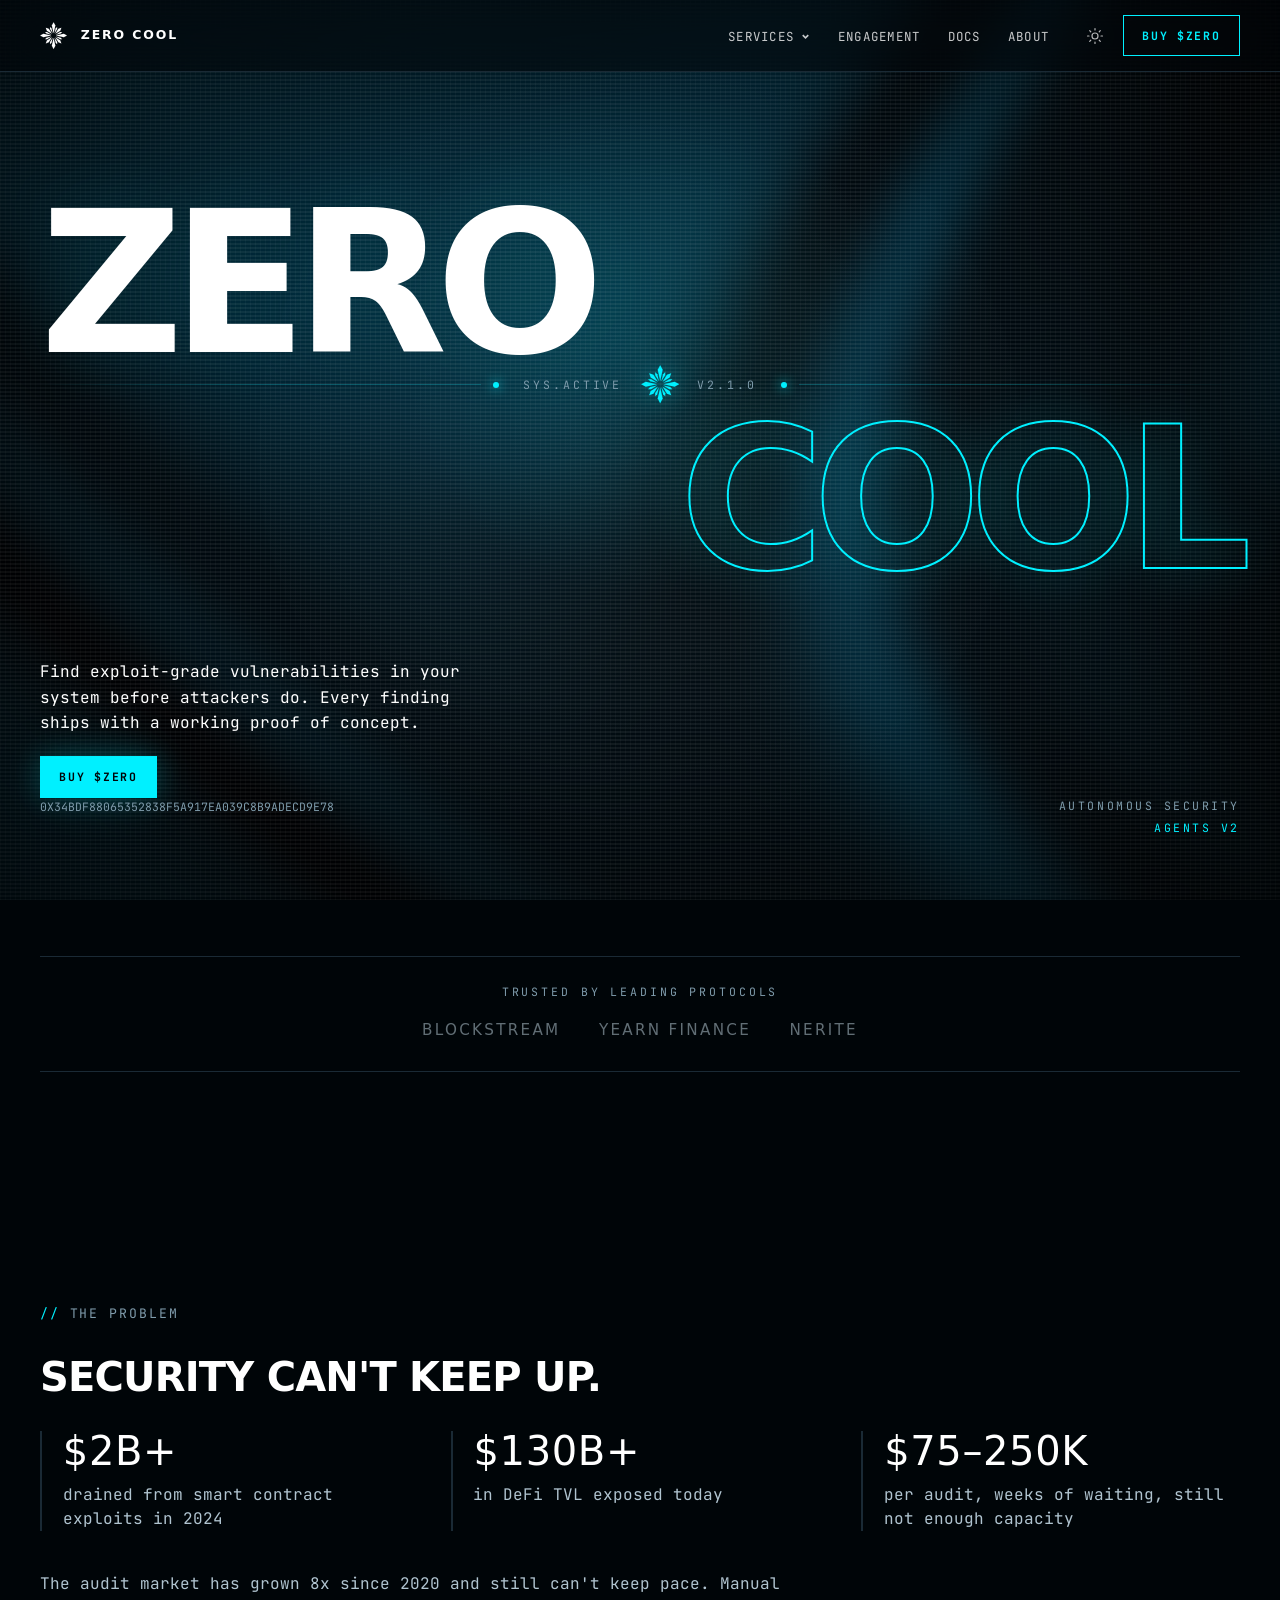
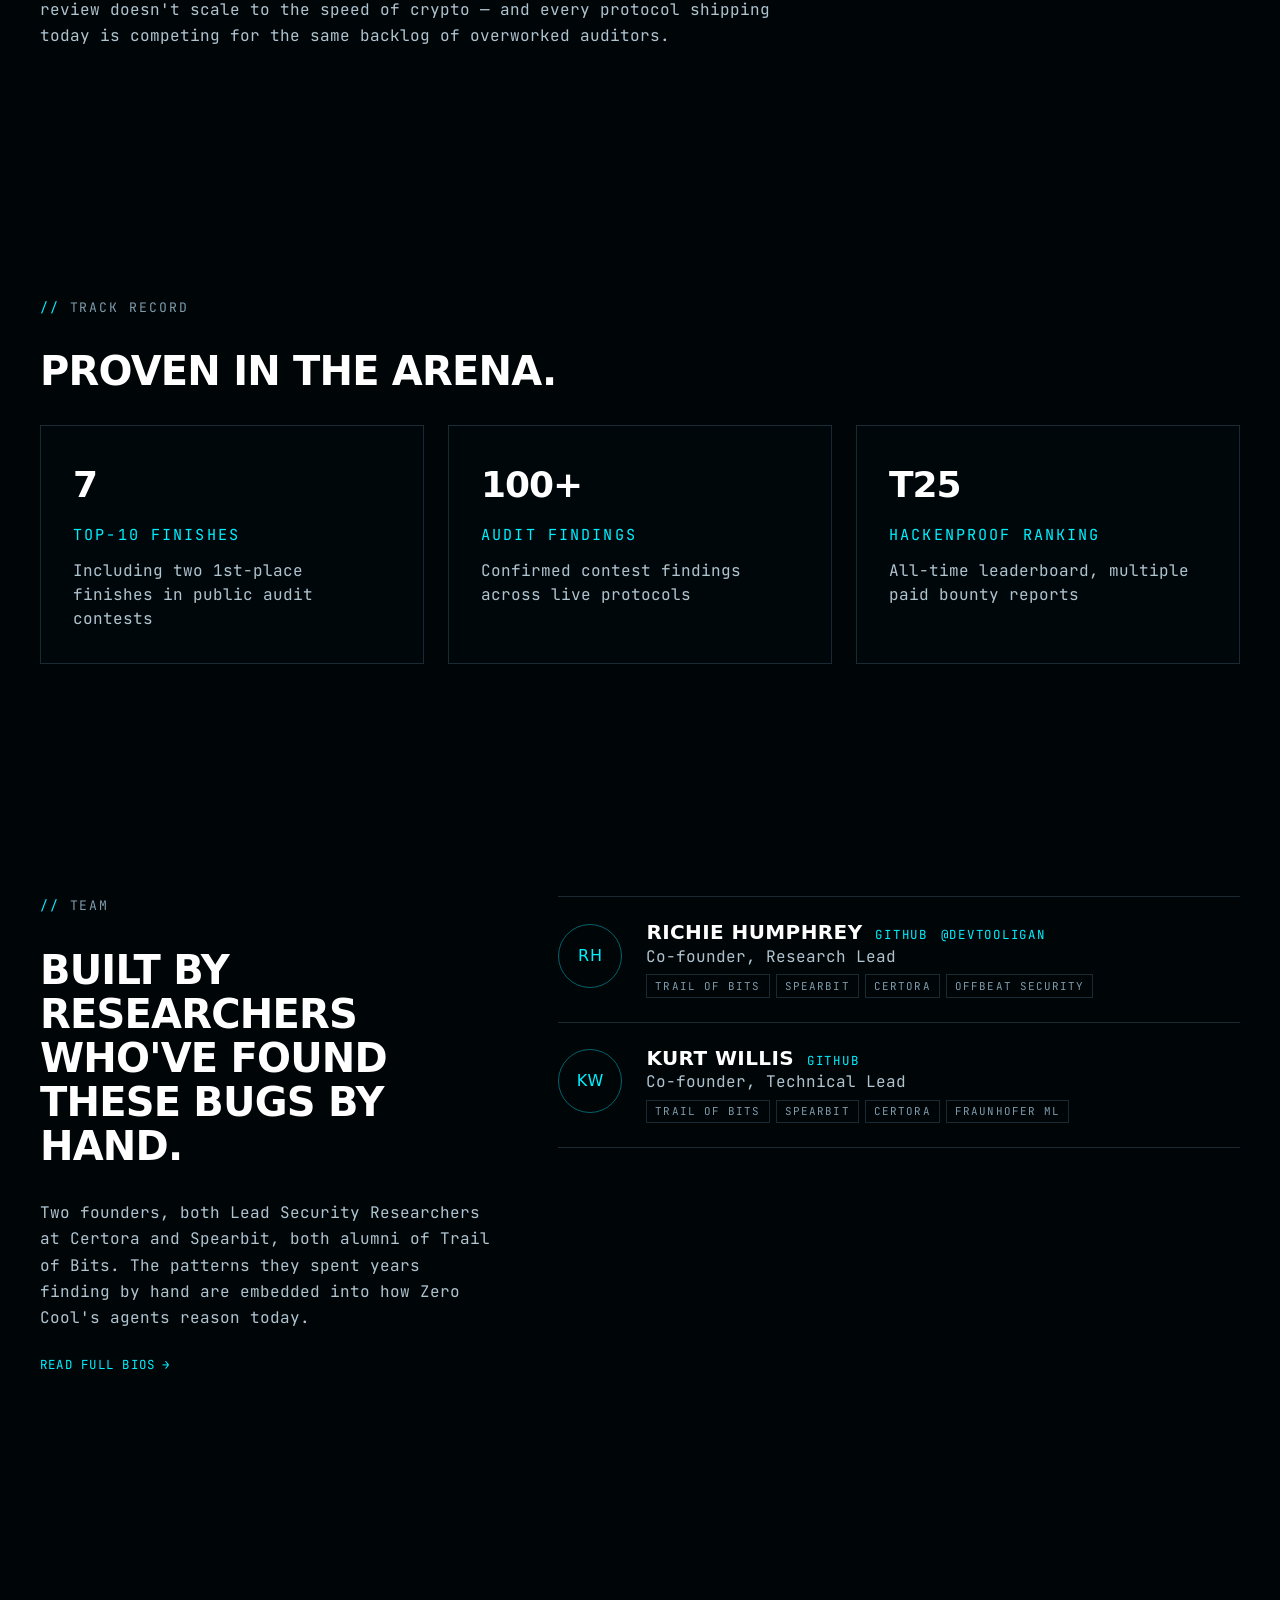
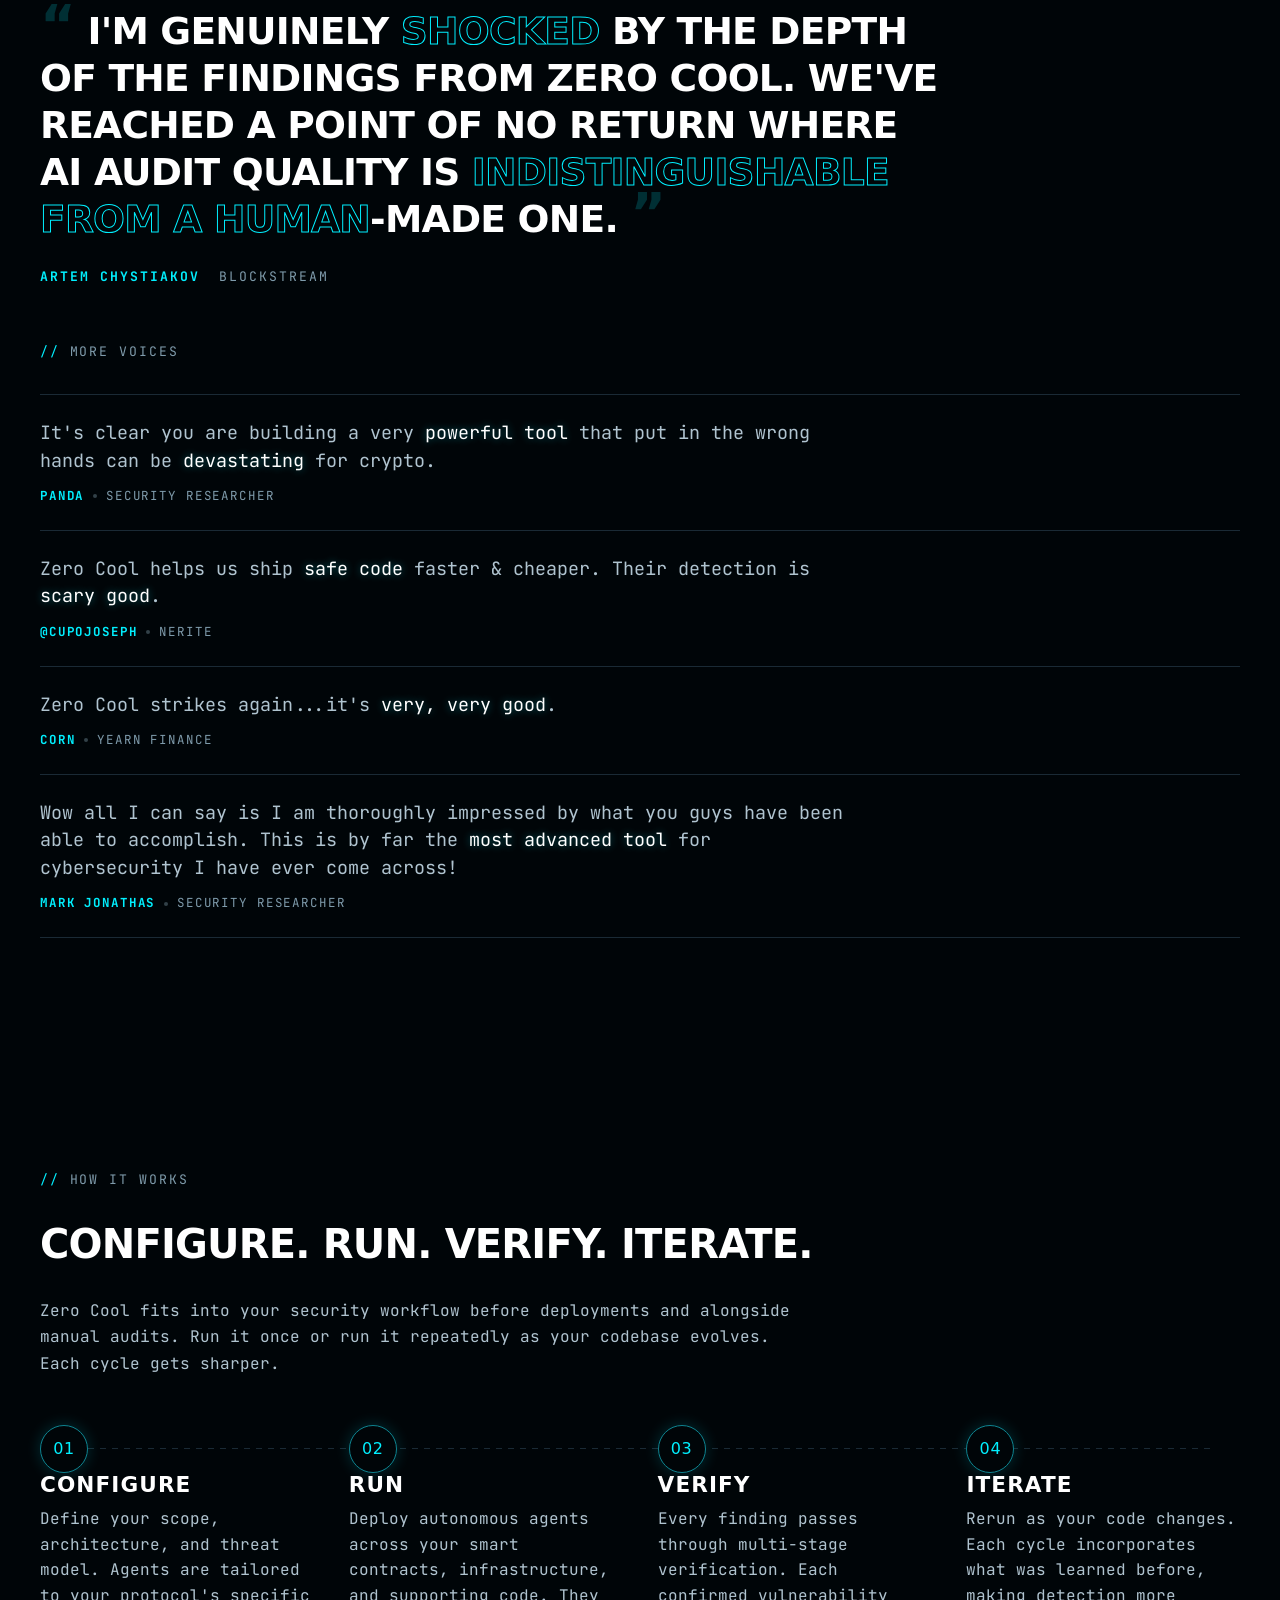
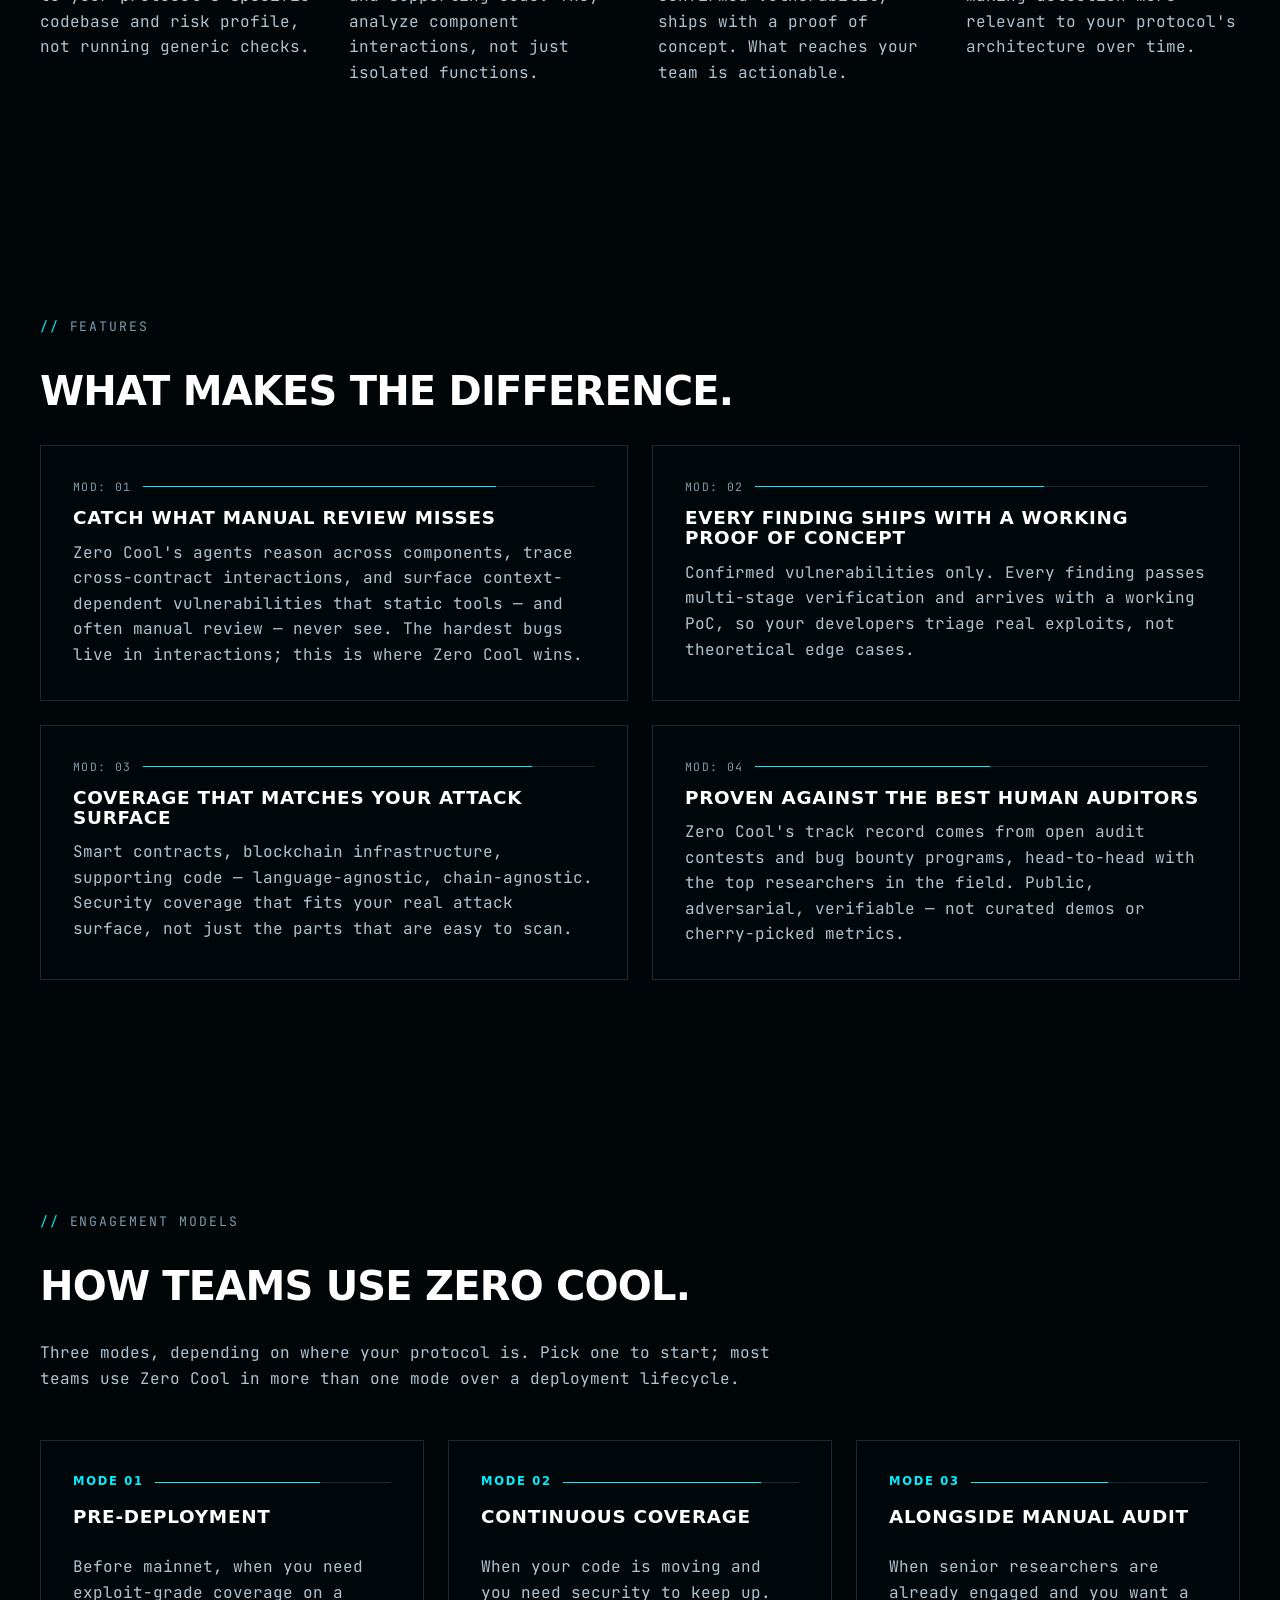
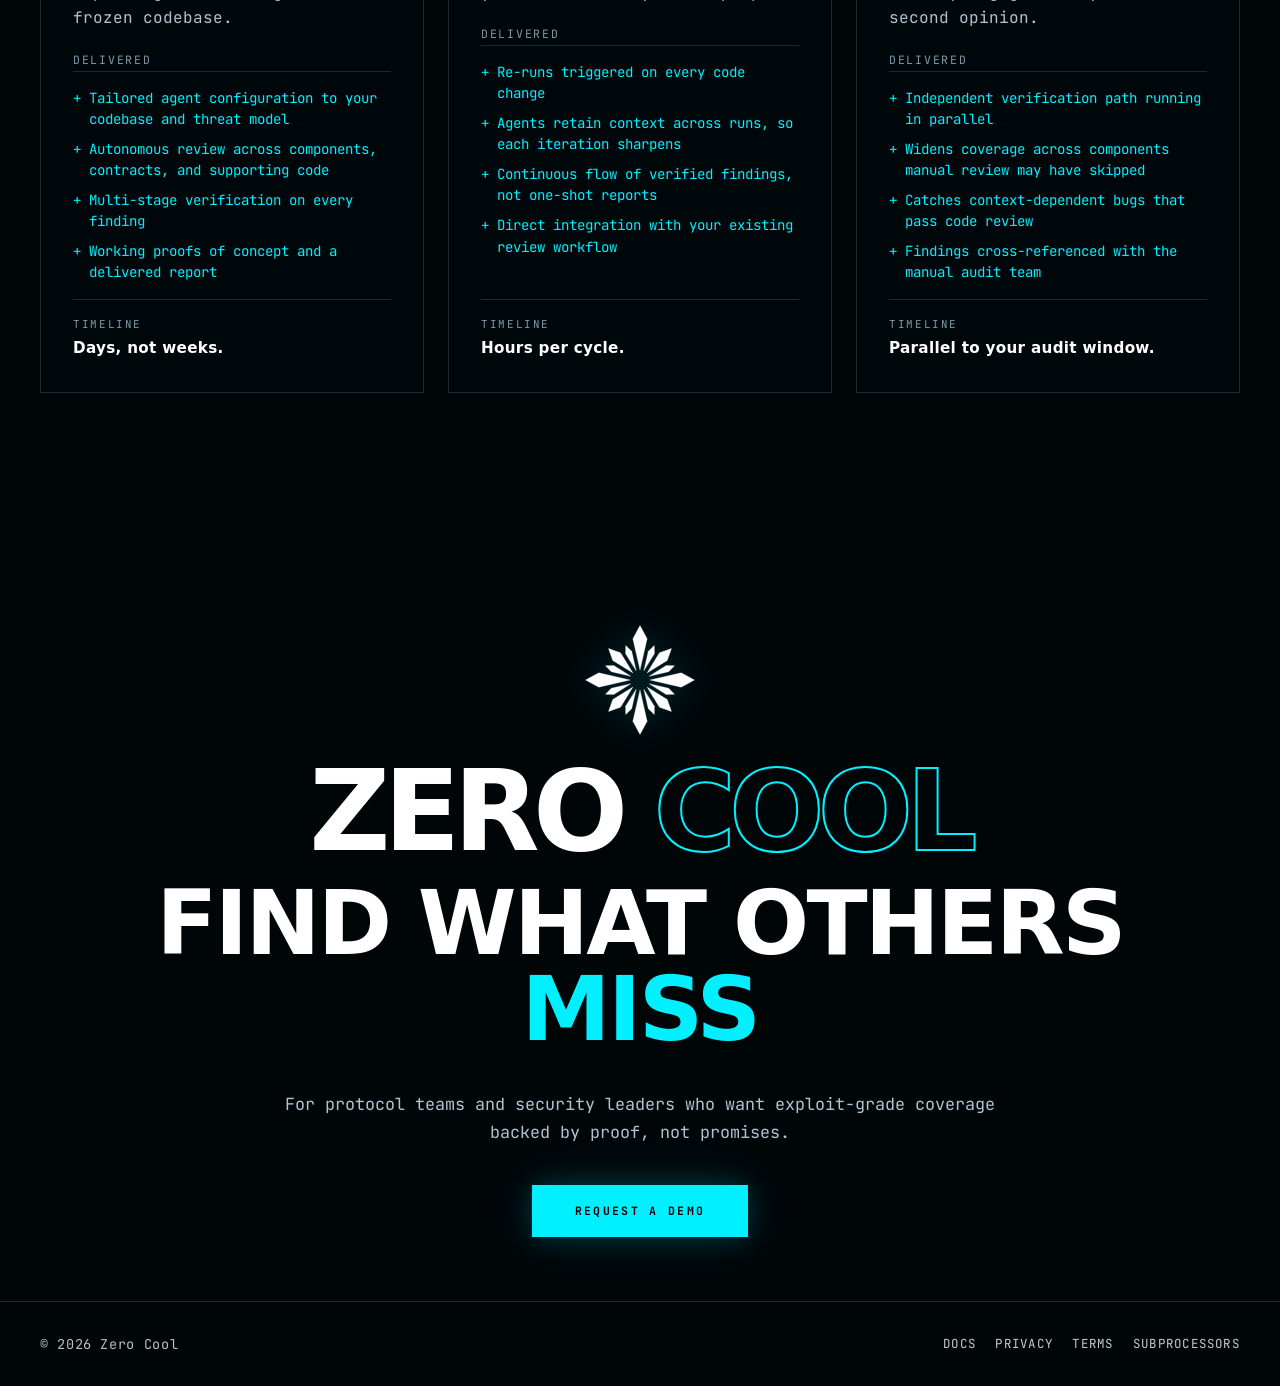
==== commit fadf97ac: "update" ====
--- a/index.html
+++ b/index.html
@@ -42,7 +42,7 @@
       </ul>
       <div class="nav-actions">
         <button class="icon-btn" type="button" data-theme-toggle aria-label="Switch to light theme"></button>
-        <a class="btn btn-ghost" href="https://app.zerocool.ai/intake" target="_blank" rel="noopener noreferrer">Request Demo</a>
+        <a class="btn btn-ghost" href="https://app.uniswap.org/#/swap?inputCurrency=eth&outputCurrency=0x34bdf88065352838f5a917ea039c8b9adecd9e78" target="_blank" rel="noopener noreferrer">Buy $ZERO</a>
       </div>
     </div>
     <div class="nav-mobile">
@@ -62,7 +62,7 @@
     <a href="#engagement">Engagement</a>
     <a href="docs.html">Docs</a>
     <a href="about.html">About</a>
-    <a href="https://app.zerocool.ai/intake" target="_blank" rel="noopener noreferrer">Request Demo</a>
+    <a href="https://app.uniswap.org/#/swap?inputCurrency=eth&outputCurrency=0x34bdf88065352838f5a917ea039c8b9adecd9e78" target="_blank" rel="noopener noreferrer">Buy $ZERO</a>
   </div>
 
   <main>
@@ -85,8 +85,8 @@
       <div class="hero-foot">
         <div class="hero-copy">
           <p>Find exploit-grade vulnerabilities in your system before attackers do. Every finding ships with a working proof of concept.</p>
-          <a class="btn btn-solid" href="https://app.zerocool.ai/intake" target="_blank" rel="noopener noreferrer">Request Demo</a>
-          <p class="fine">Built by security researchers from Trail of Bits · Spearbit · Certora</p>
+          <a class="btn btn-solid" href="https://app.uniswap.org/#/swap?inputCurrency=eth&outputCurrency=0x34bdf88065352838f5a917ea039c8b9adecd9e78" target="_blank" rel="noopener noreferrer">Buy $ZERO</a>
+          <p class="fine">0x34bdf88065352838f5a917ea039c8b9adecd9e78</p>
         </div>
         <div class="hero-desk-tag"><span class="tag">Autonomous Security</span><span class="tag"><em>Agents V2</em></span></div>
       </div>
@@ -138,7 +138,7 @@
           <article class="person reveal">
             <div class="avatar">RH</div>
             <div>
-              <div class="who"><h3>Richie Humphrey</h3><a href="https://github.com/devtooligan" target="_blank" rel="noopener noreferrer">GitHub</a><a href="https://x.com/devtooligan" target="_blank" rel="noopener noreferrer">@devtooligan</a></div>
+              <div class="who"><h3>Richie Humphrey</h3><a href="https://github.com/devtooligan" target="_blank" rel="noopener noreferrer">GitHub</a><a href="https://x.com/ZeroCoolAIx" target="_blank" rel="noopener noreferrer">@devtooligan</a></div>
               <p class="role">Co-founder, Research Lead</p>
               <div class="chips"><span>Trail of Bits</span><span>Spearbit</span><span>Certora</span><span>Offbeat Security</span></div>
             </div>
@@ -215,7 +215,7 @@
       <div class="wordmark"><span>ZERO</span> <span class="out">COOL</span></div>
       <h2>Find what others<br><em>miss</em></h2>
       <p class="copy">For protocol teams and security leaders who want exploit-grade coverage backed by proof, not promises.</p>
-      <a class="btn btn-solid btn-lg" href="https://app.zerocool.ai/intake" target="_blank" rel="noopener noreferrer">Request a demo</a>
+      <a class="btn btn-solid btn-lg" href="https://app.uniswap.org/#/swap?inputCurrency=eth&outputCurrency=0x34bdf88065352838f5a917ea039c8b9adecd9e78" target="_blank" rel="noopener noreferrer">Request a demo</a>
     </section>
   </main>
 
@@ -227,7 +227,6 @@
         <a href="privacy.html">Privacy</a>
         <a href="terms.html">Terms</a>
         <a href="subprocessors.html">Subprocessors</a>
-        <a href="mailto:sales@zerocool.ai?subject=Demo Request">Contact</a>
       </nav>
     </div>
   </footer>
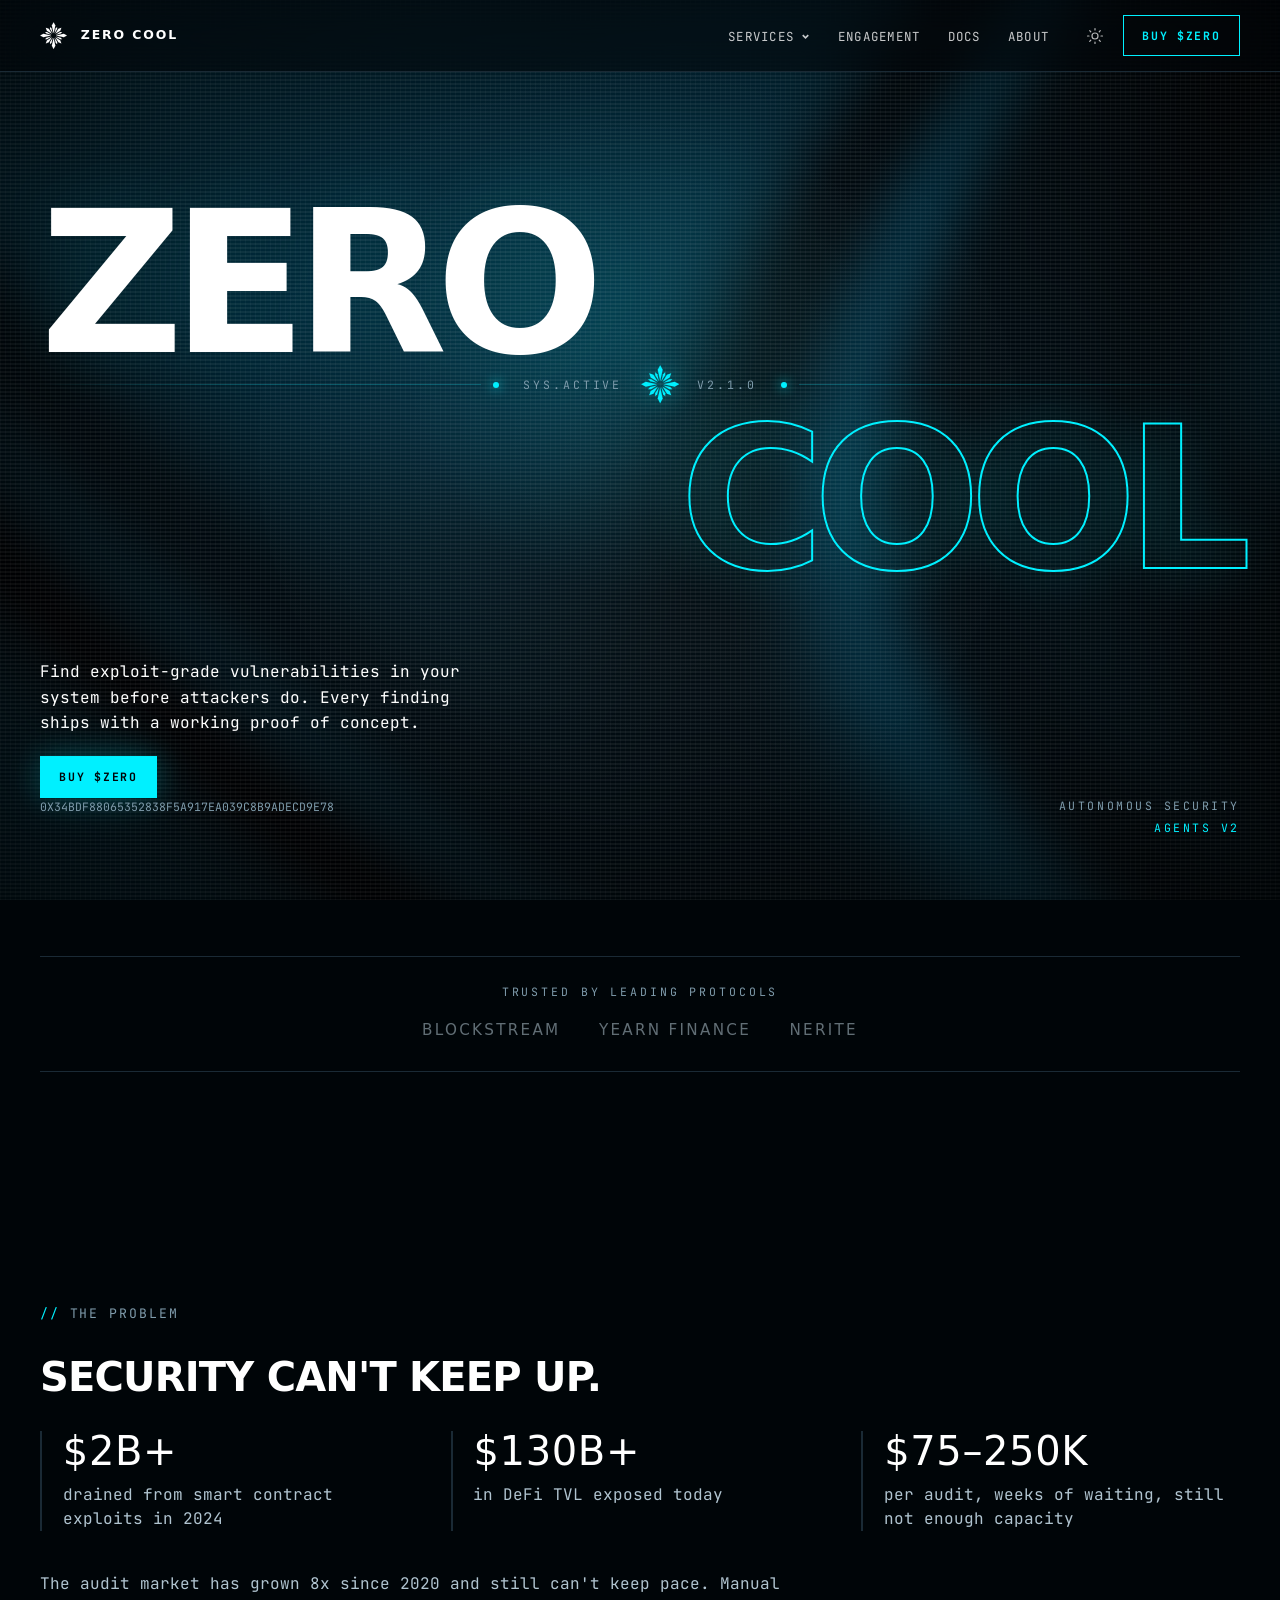
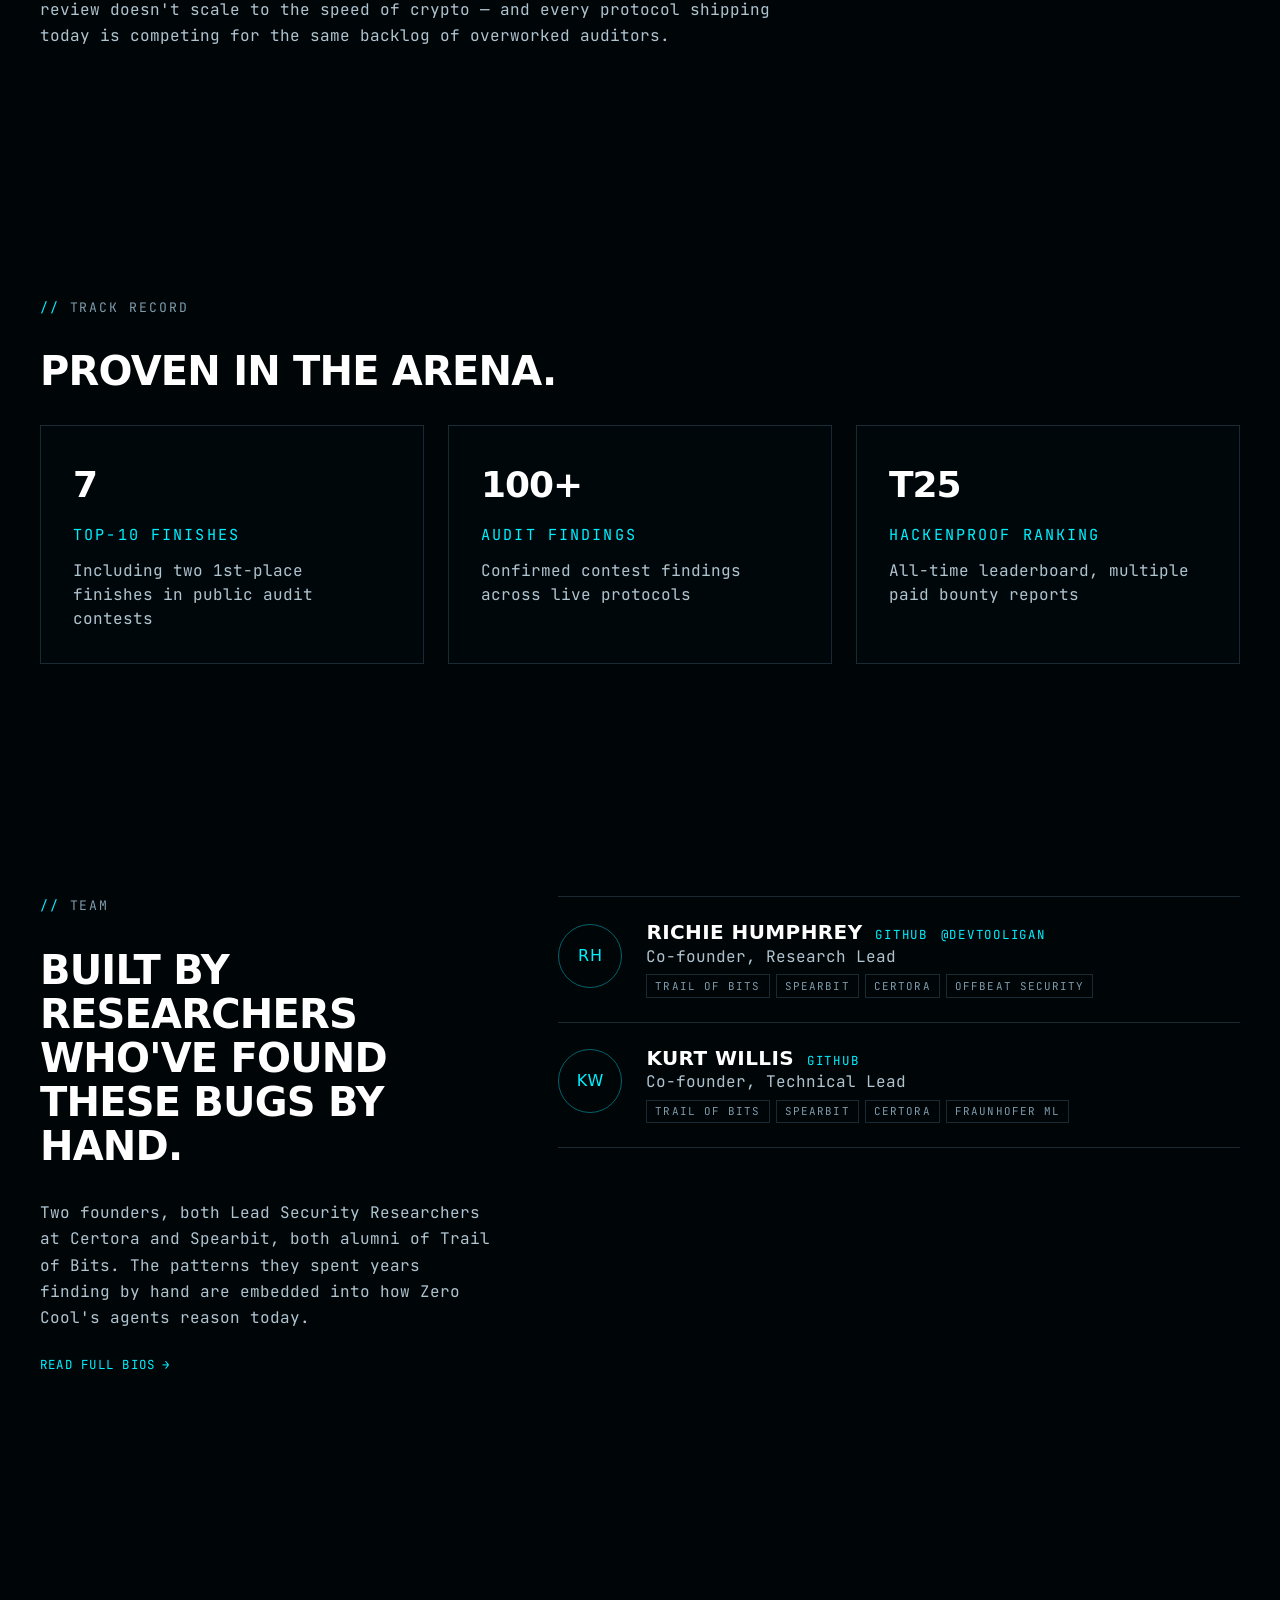
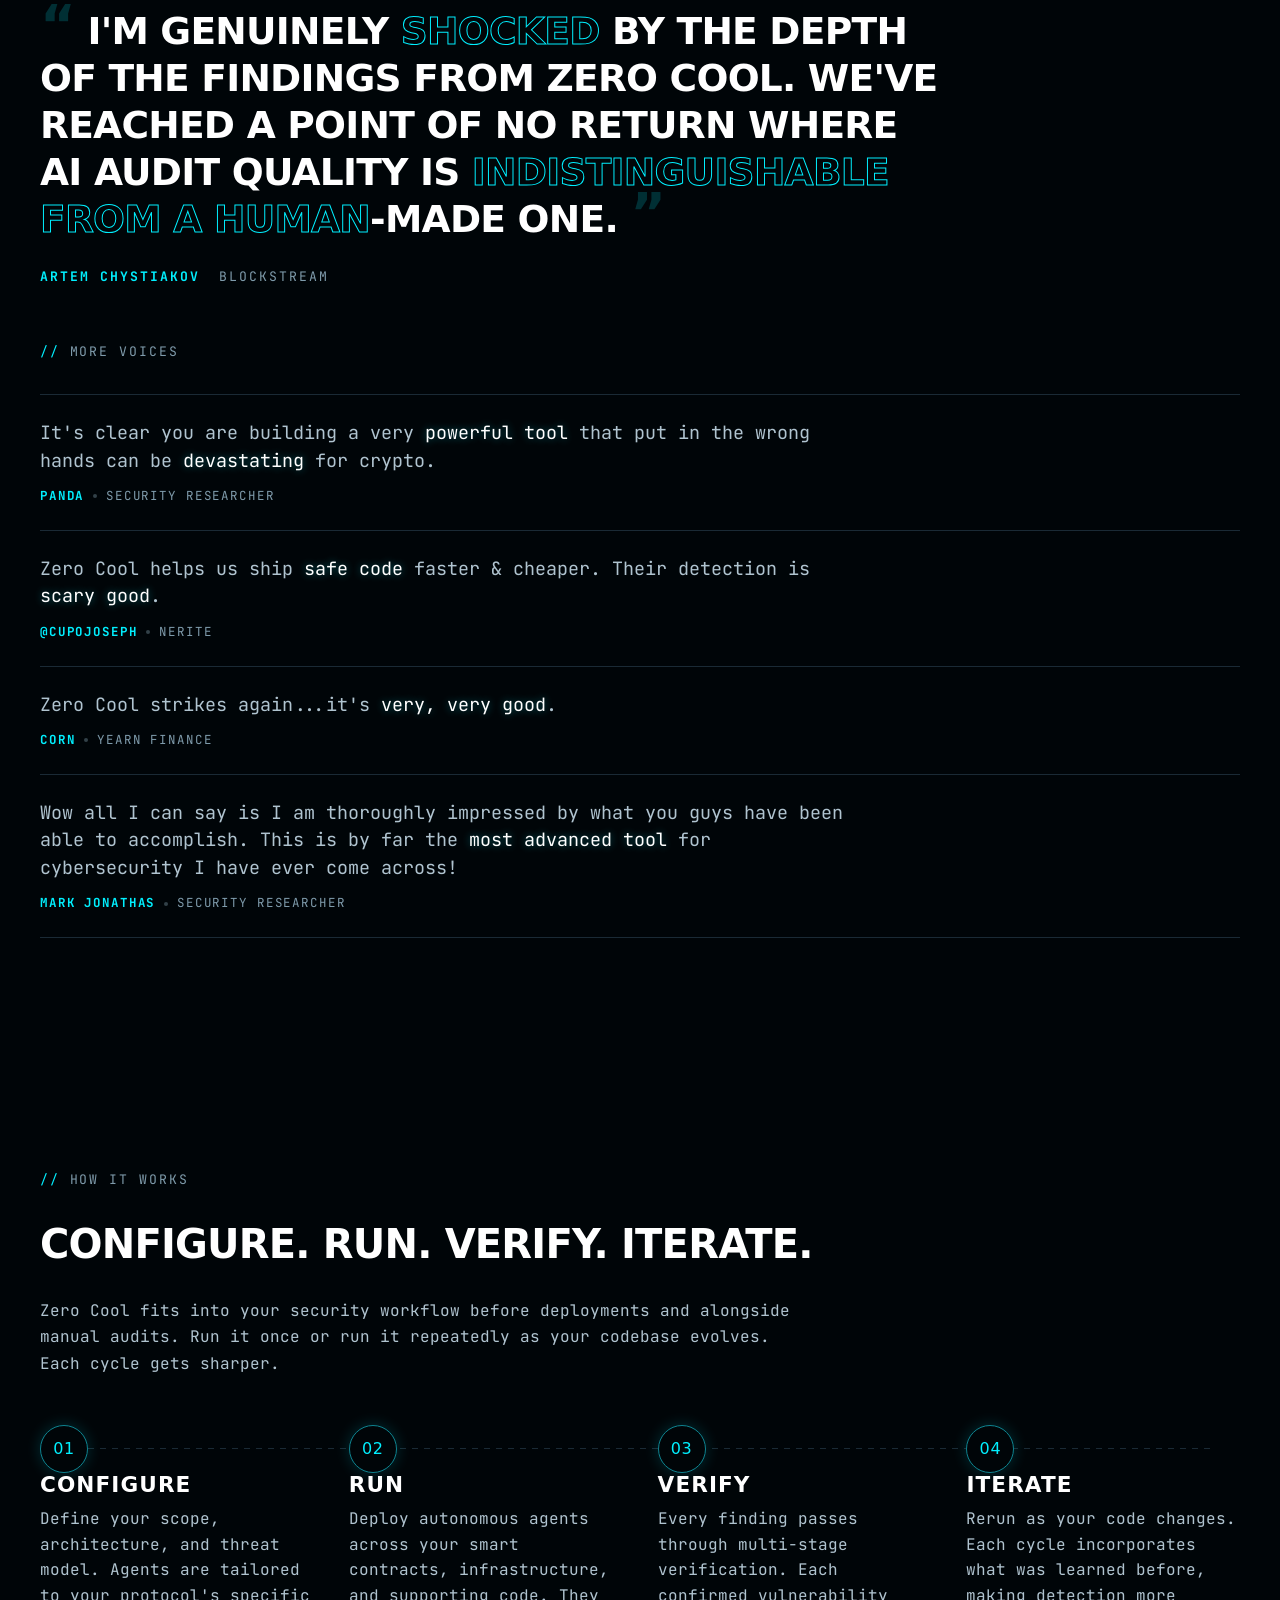
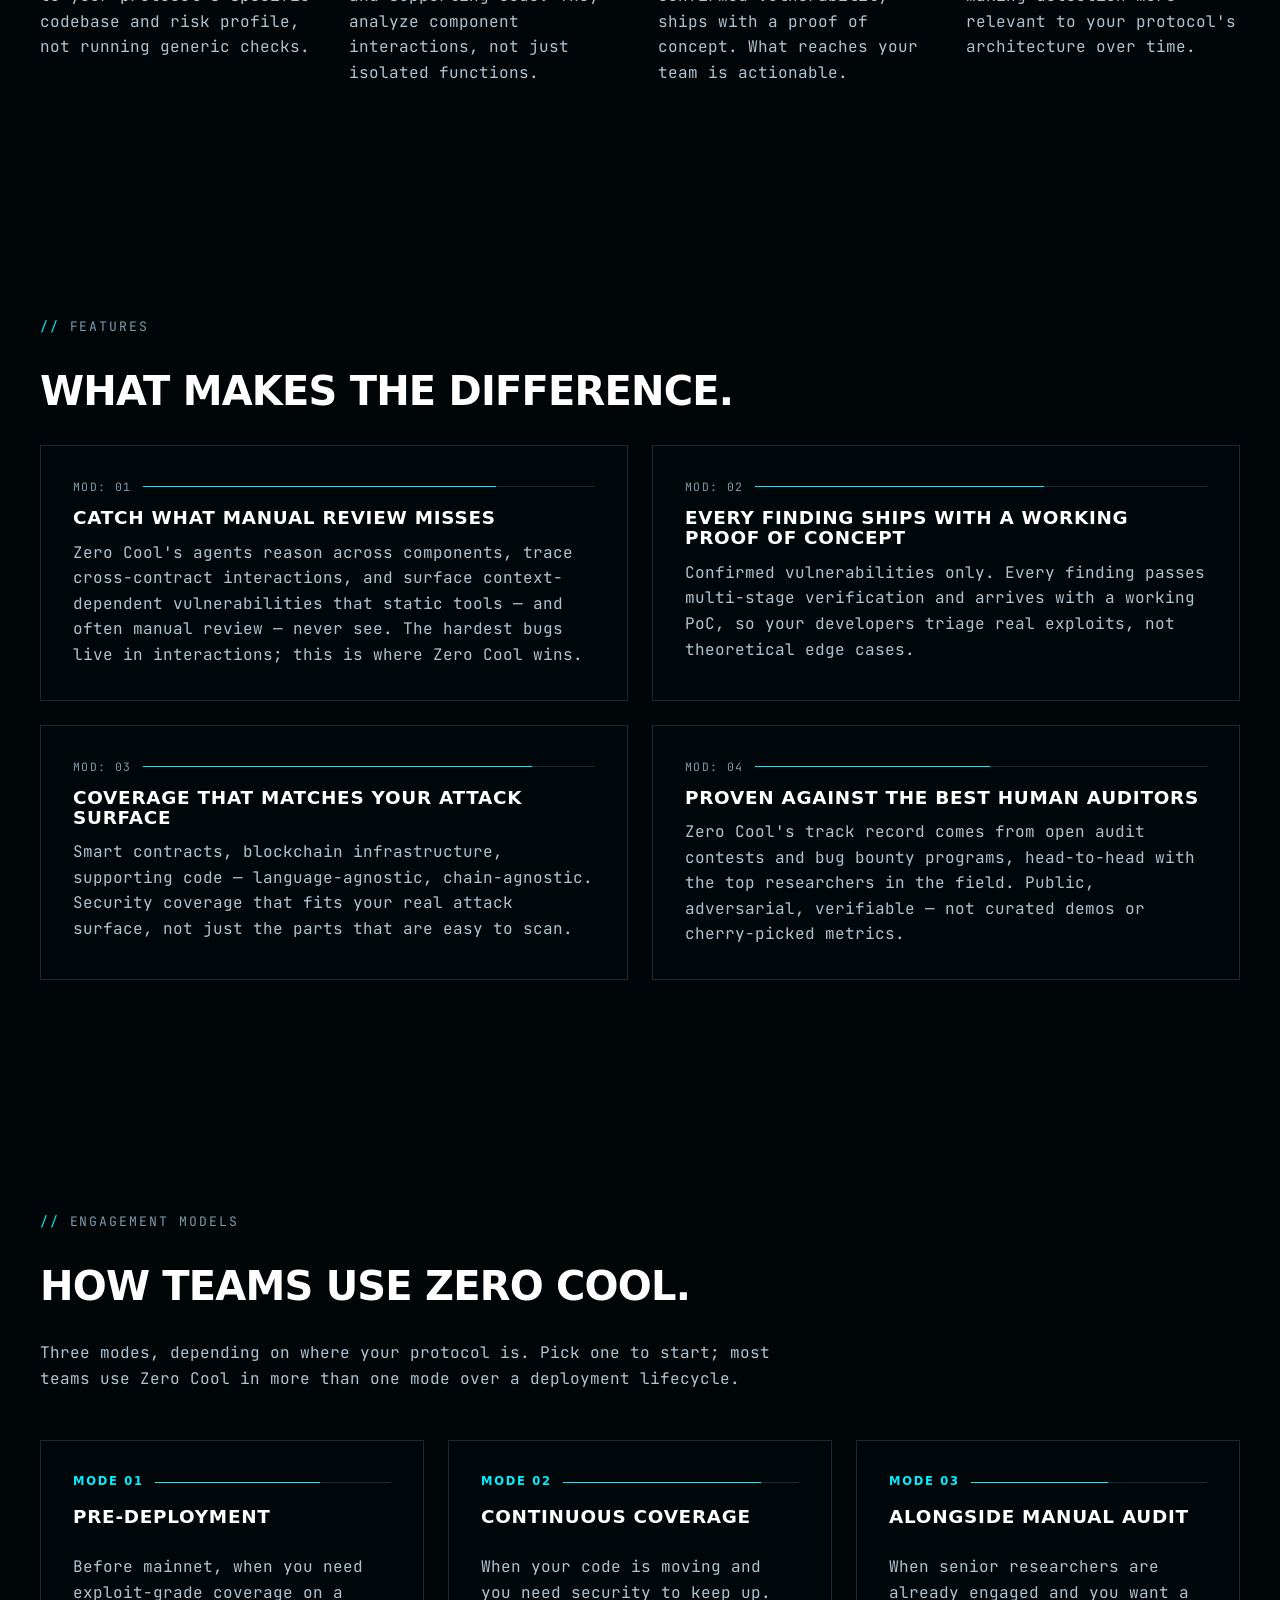
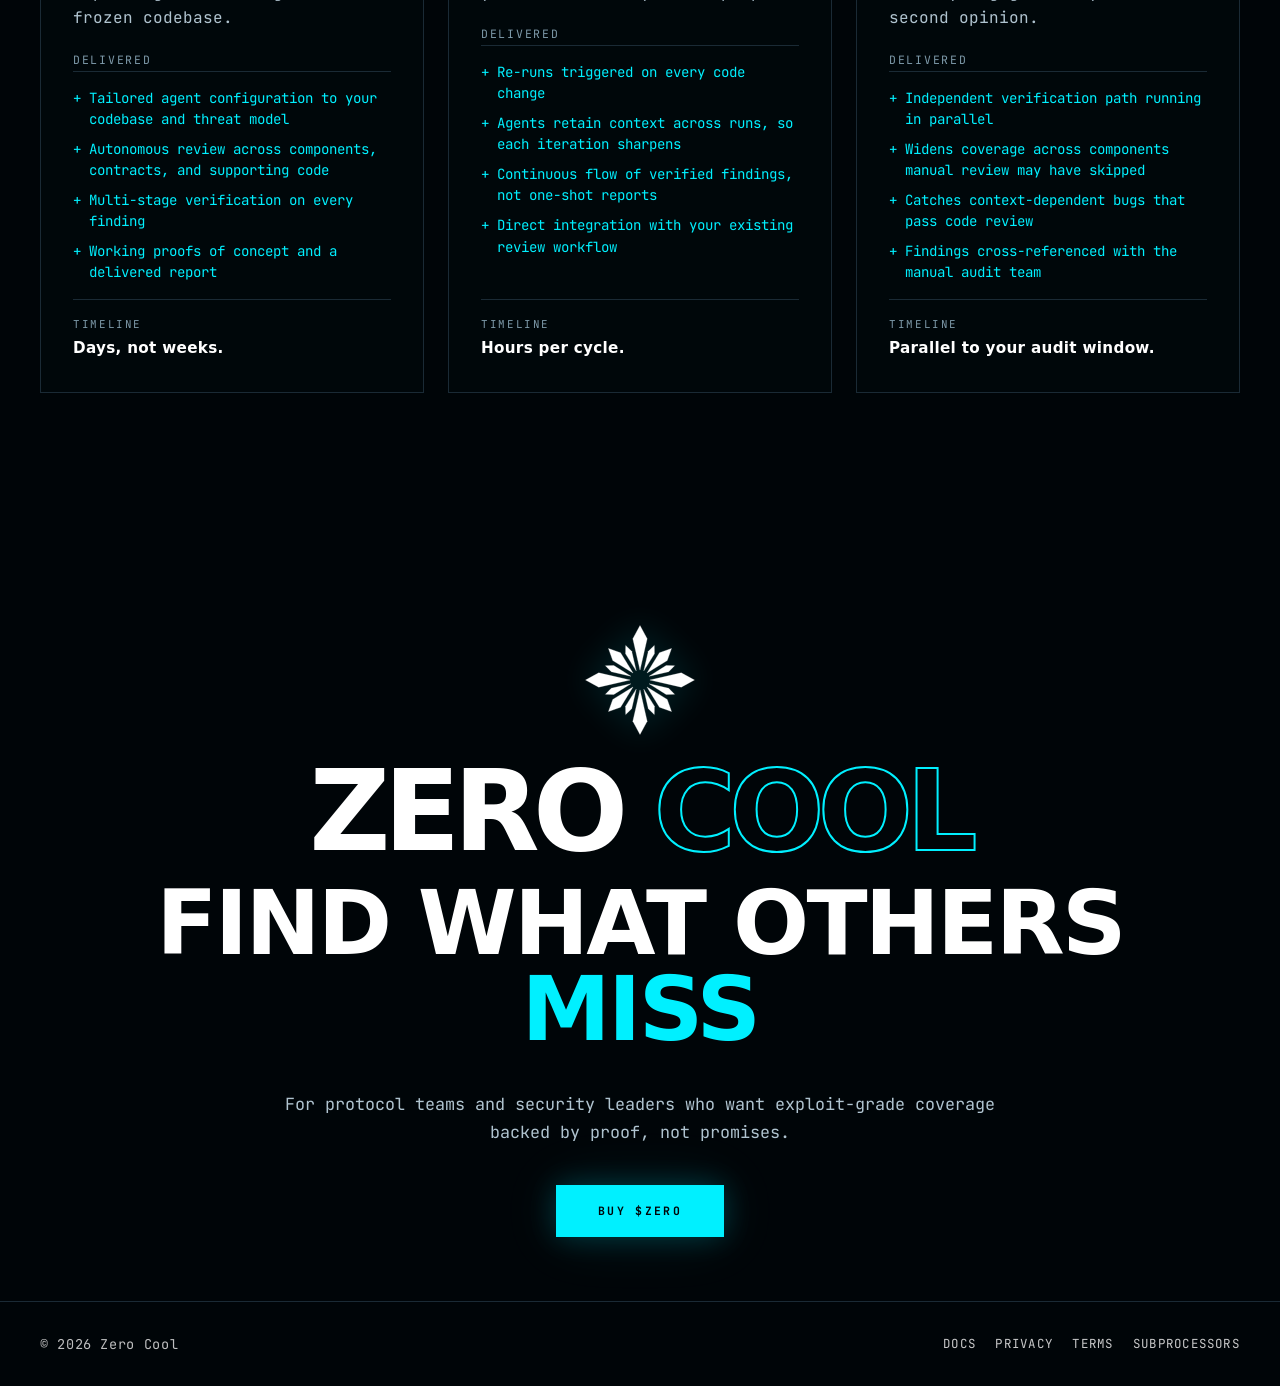
==== commit 3fce8b85: "update" ====
--- a/index.html
+++ b/index.html
@@ -215,7 +215,7 @@
       <div class="wordmark"><span>ZERO</span> <span class="out">COOL</span></div>
       <h2>Find what others<br><em>miss</em></h2>
       <p class="copy">For protocol teams and security leaders who want exploit-grade coverage backed by proof, not promises.</p>
-      <a class="btn btn-solid btn-lg" href="https://app.uniswap.org/#/swap?inputCurrency=eth&outputCurrency=0x34bdf88065352838f5a917ea039c8b9adecd9e78" target="_blank" rel="noopener noreferrer">Request a demo</a>
+      <a class="btn btn-solid btn-lg" href="https://app.uniswap.org/#/swap?inputCurrency=eth&outputCurrency=0x34bdf88065352838f5a917ea039c8b9adecd9e78" target="_blank" rel="noopener noreferrer">Buy $ZERO</a>
     </section>
   </main>
 
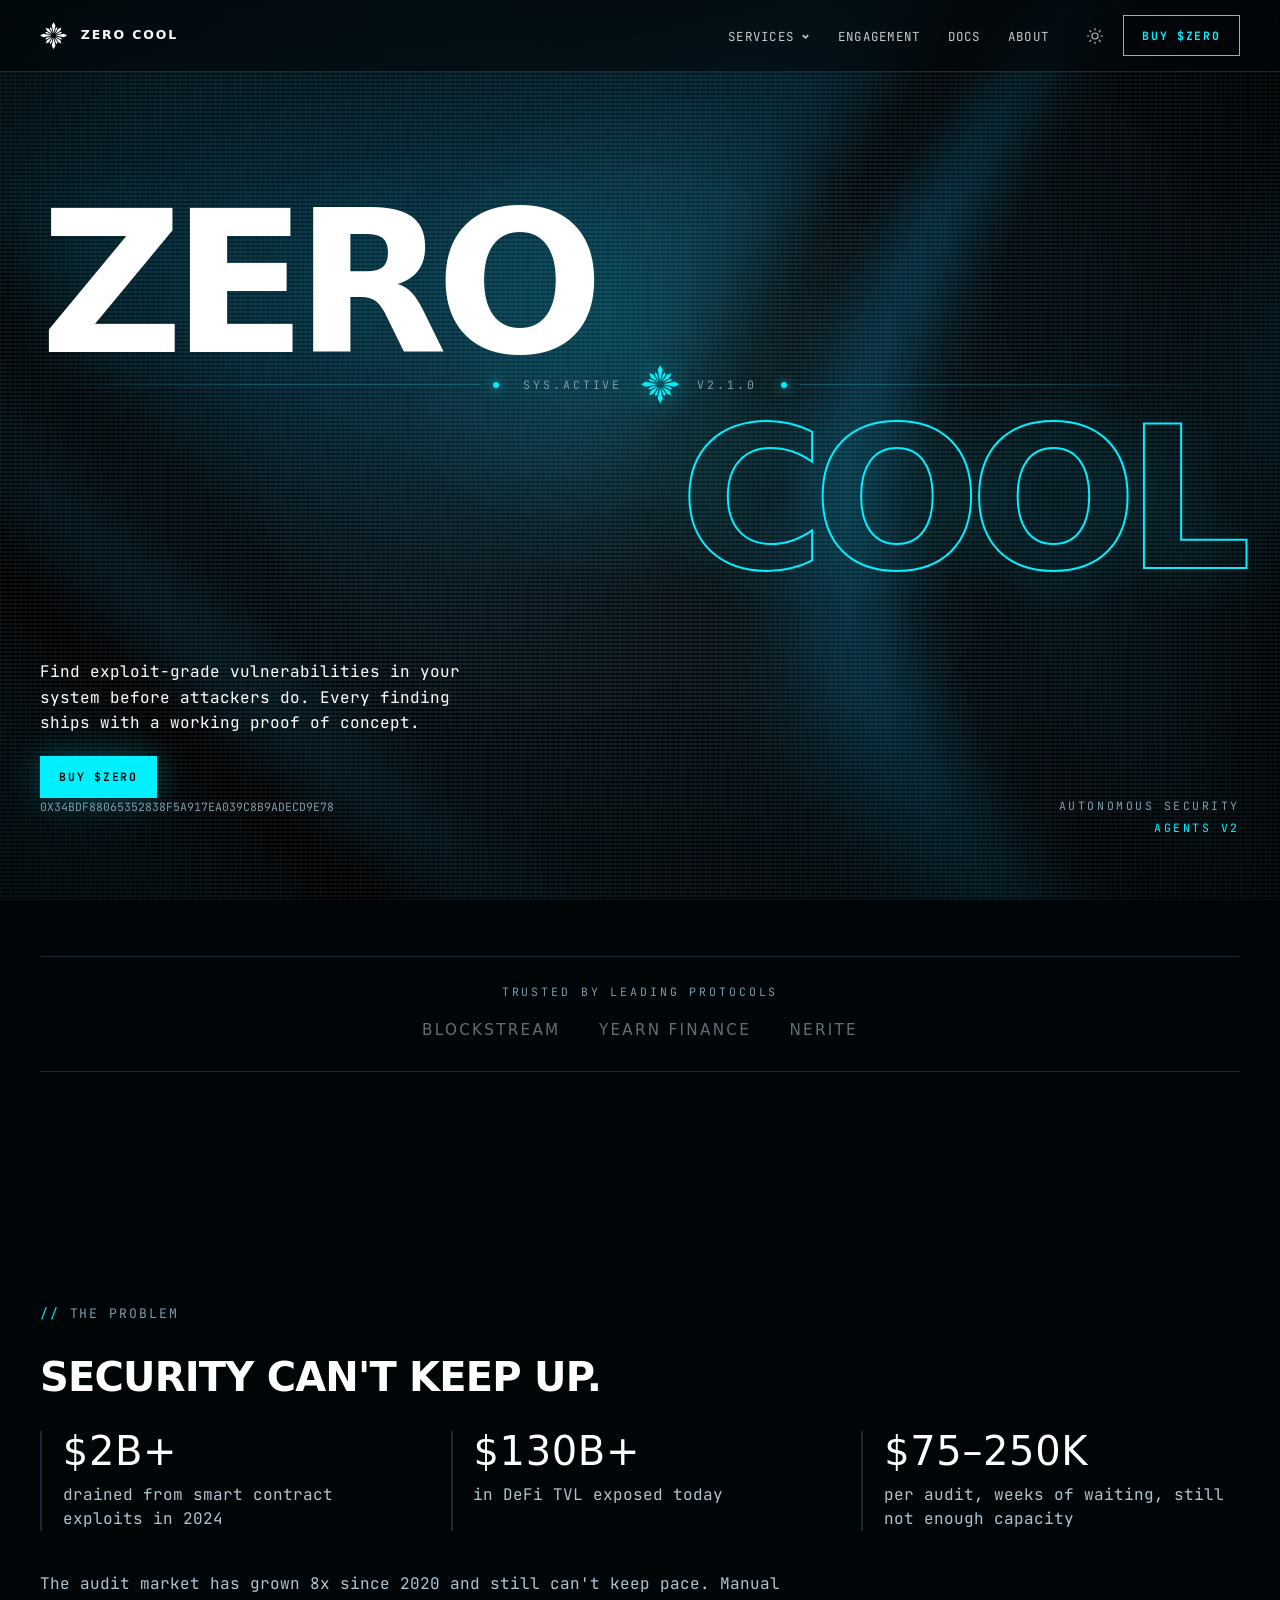
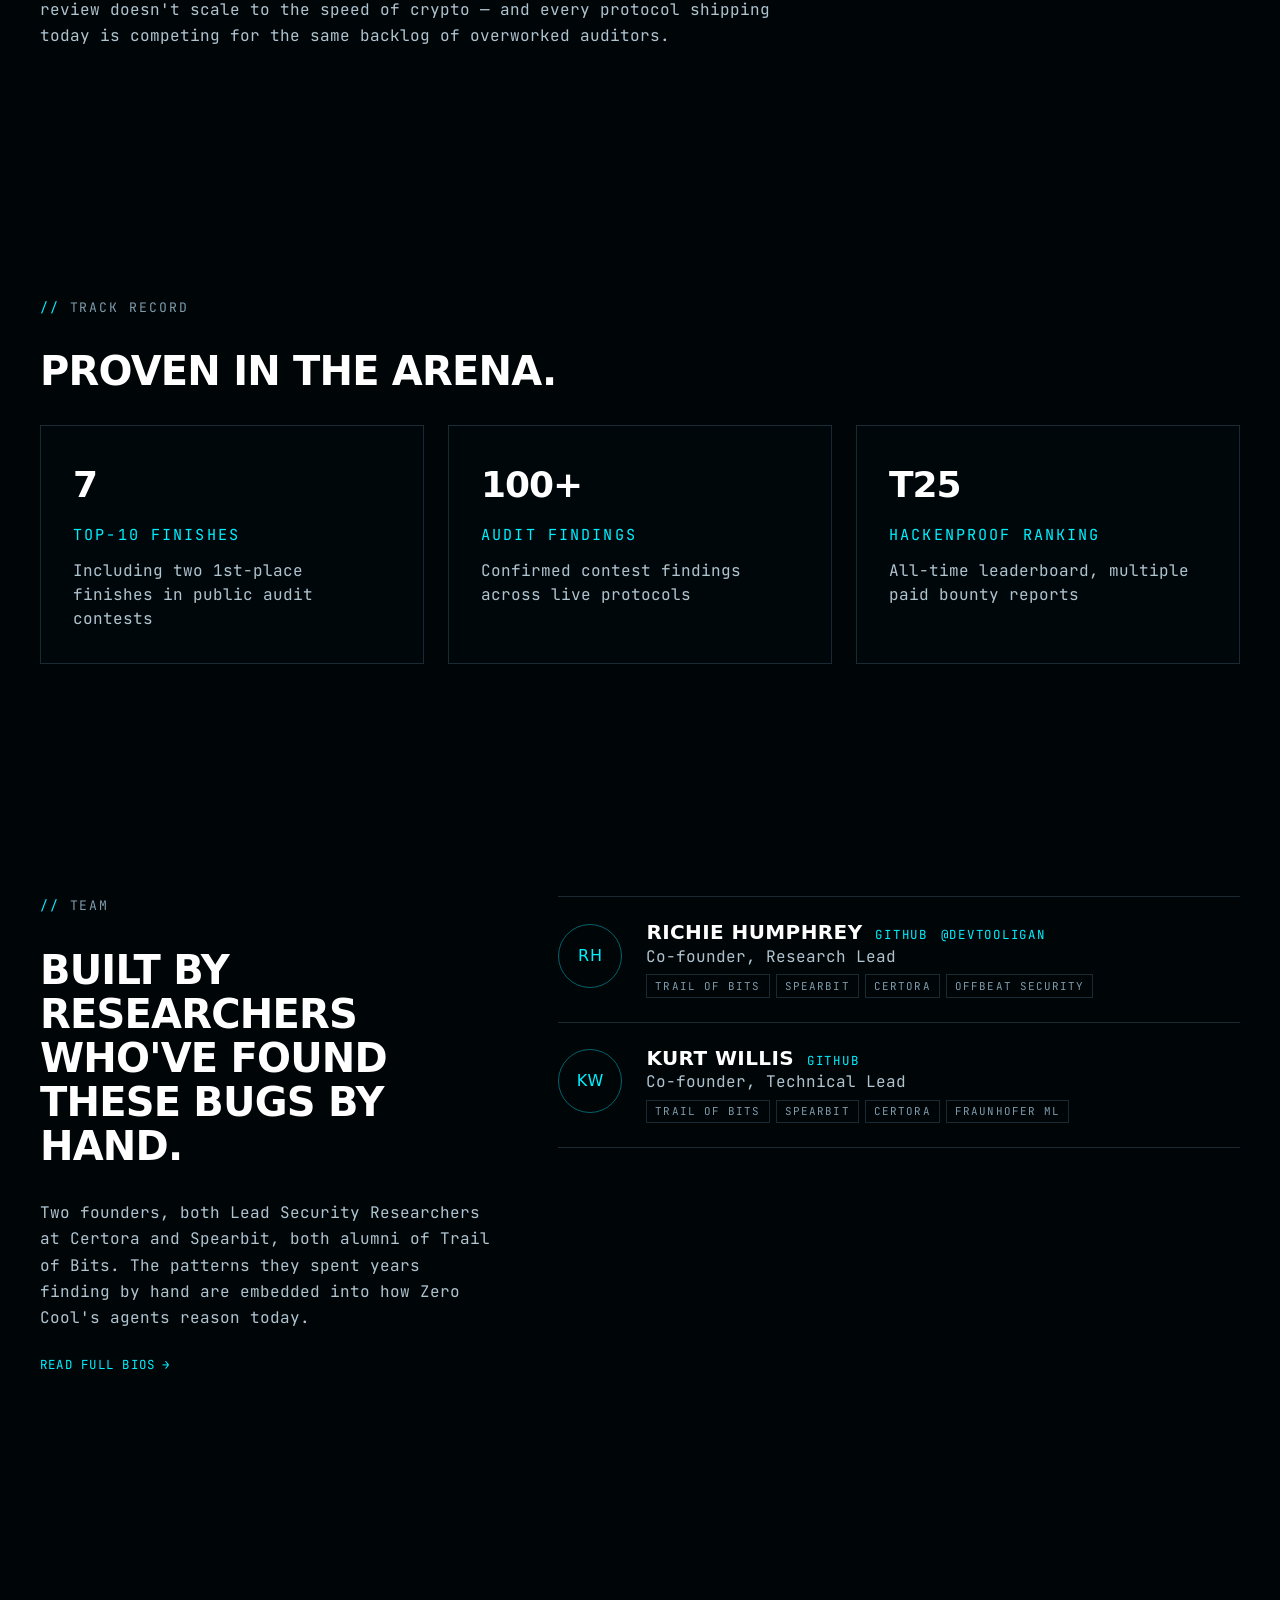
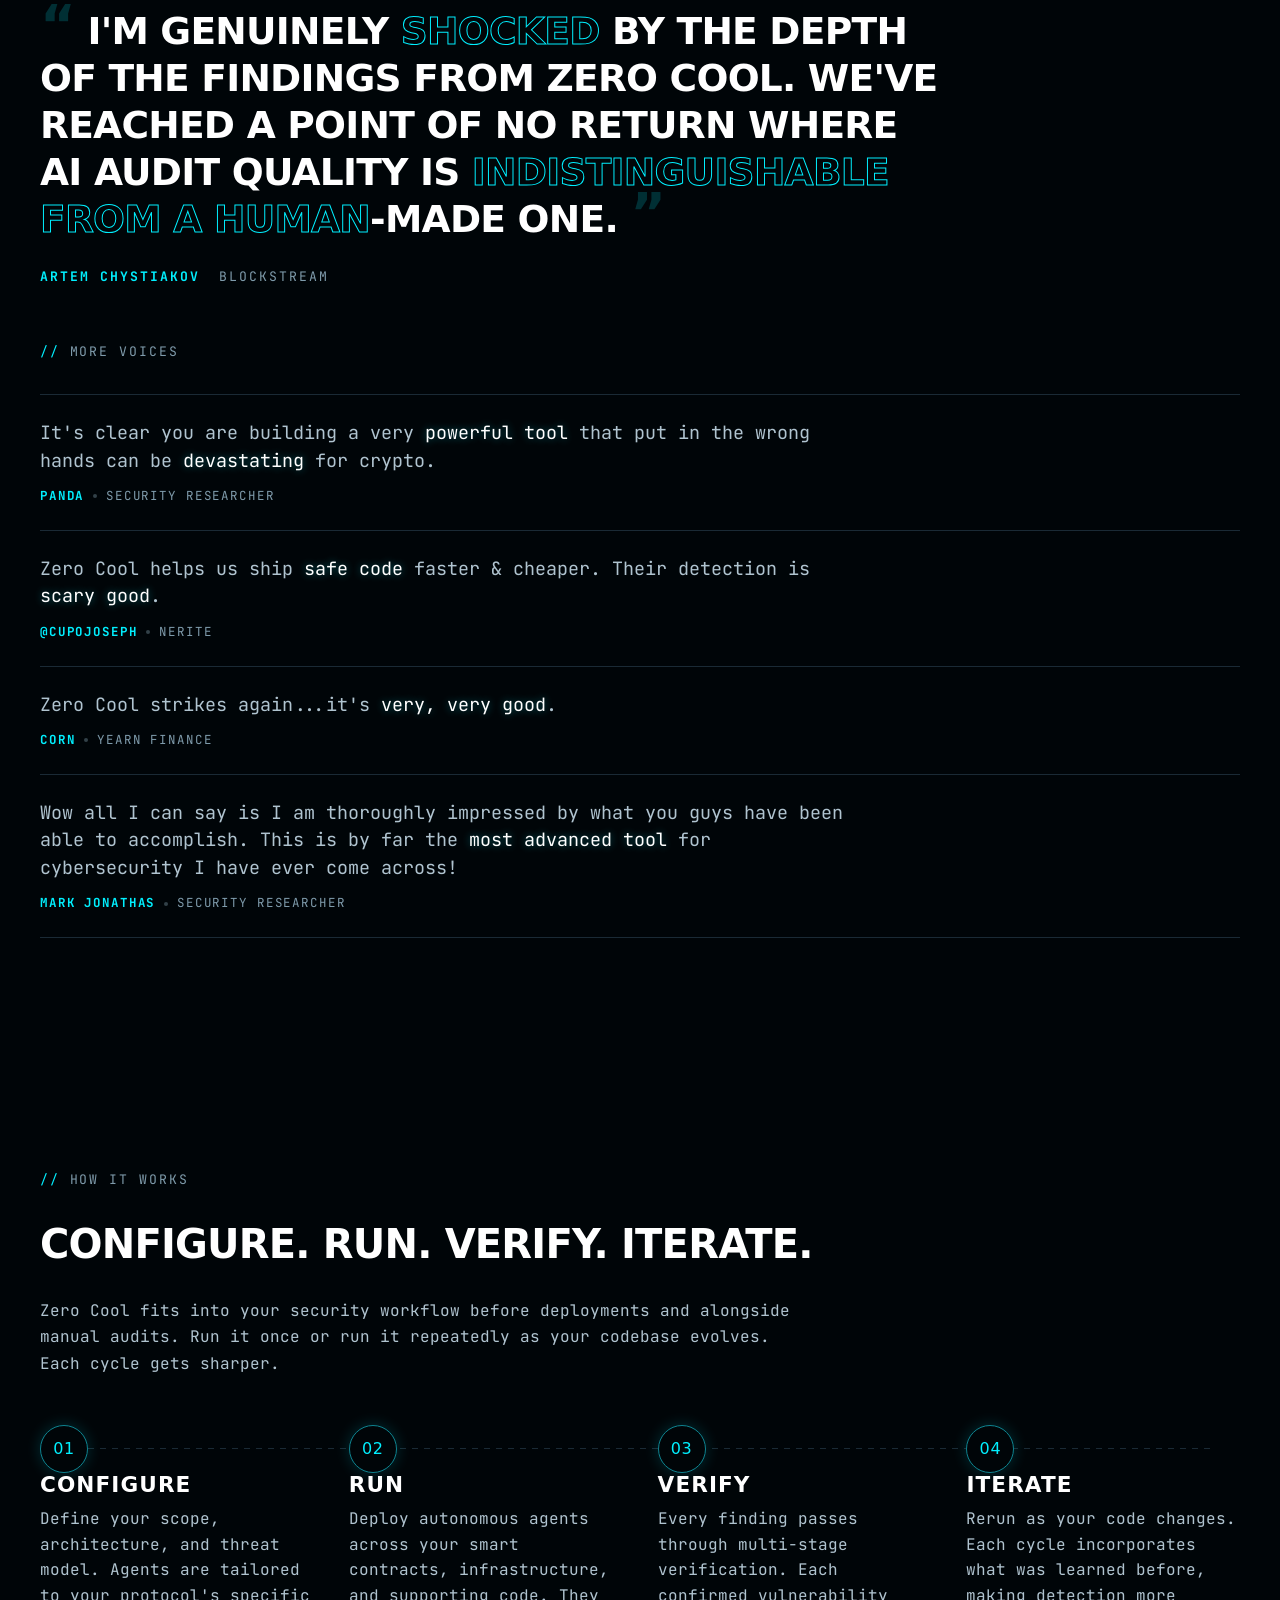
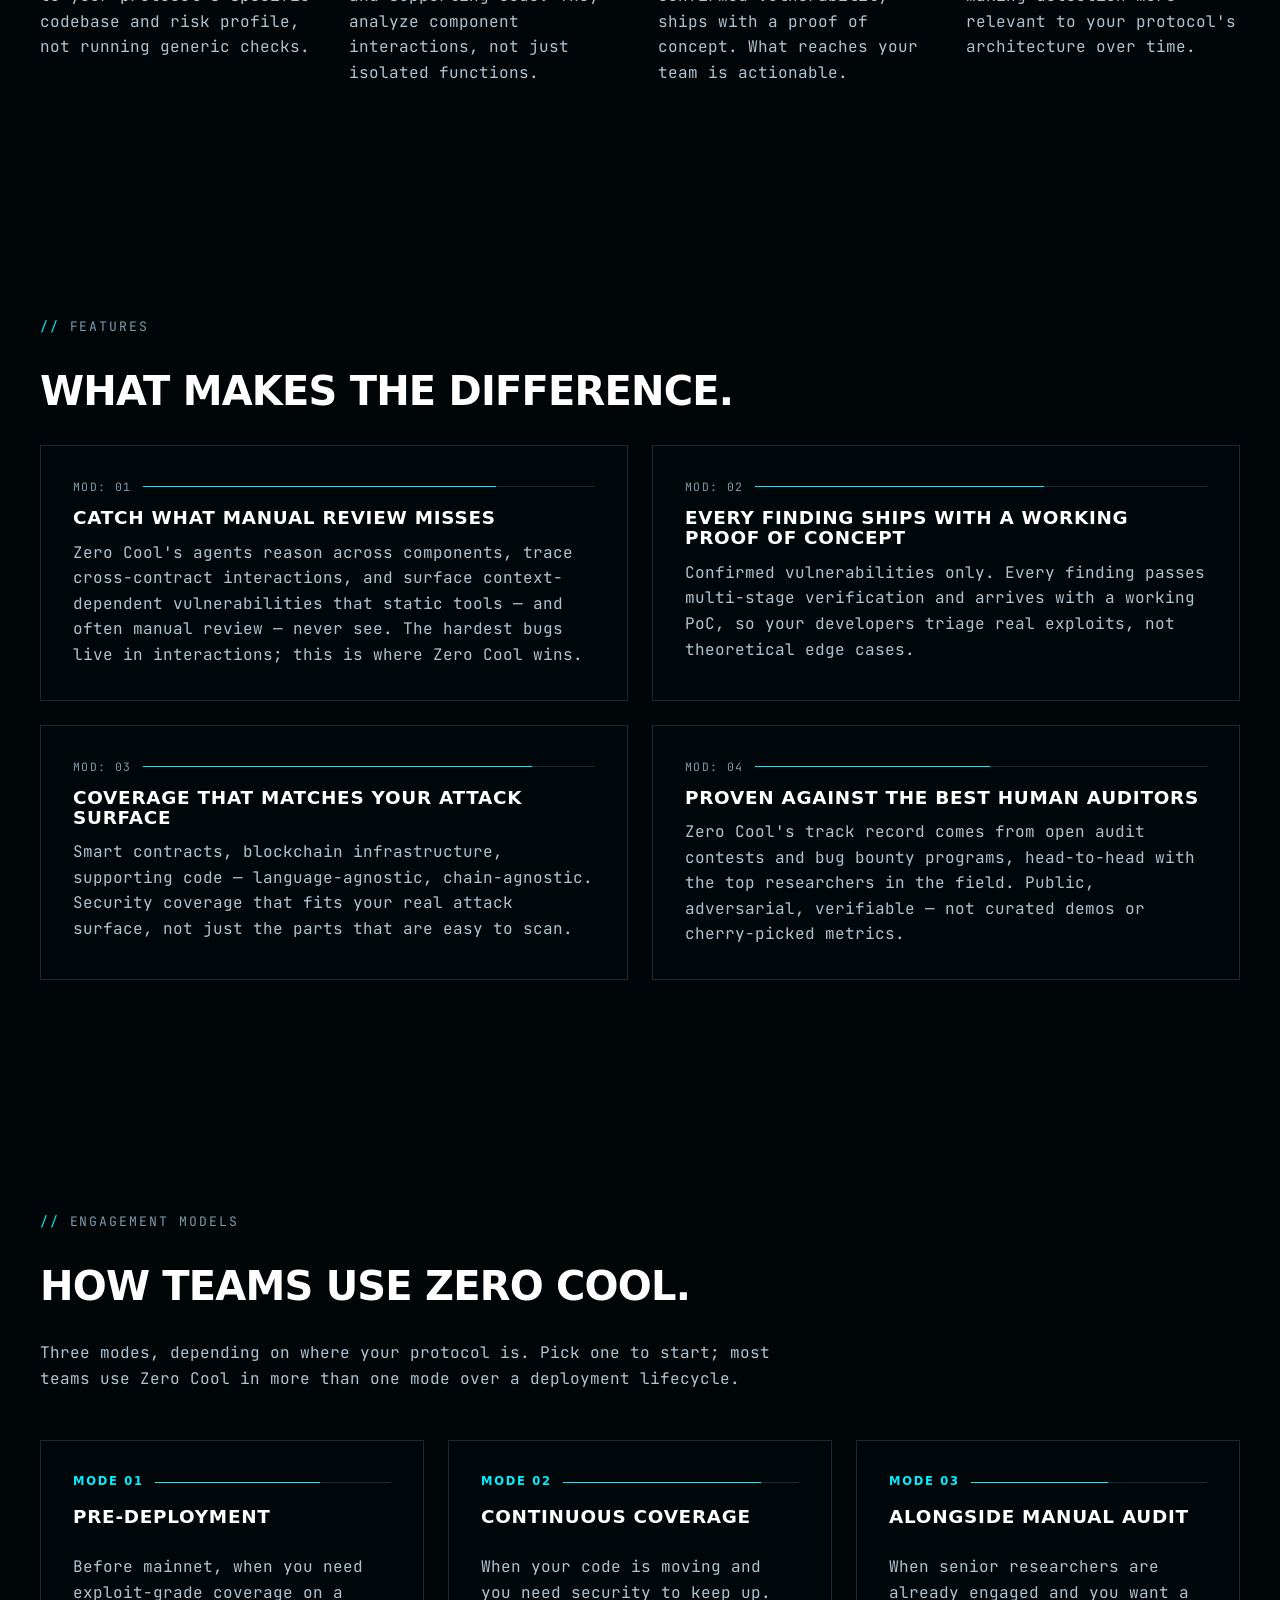
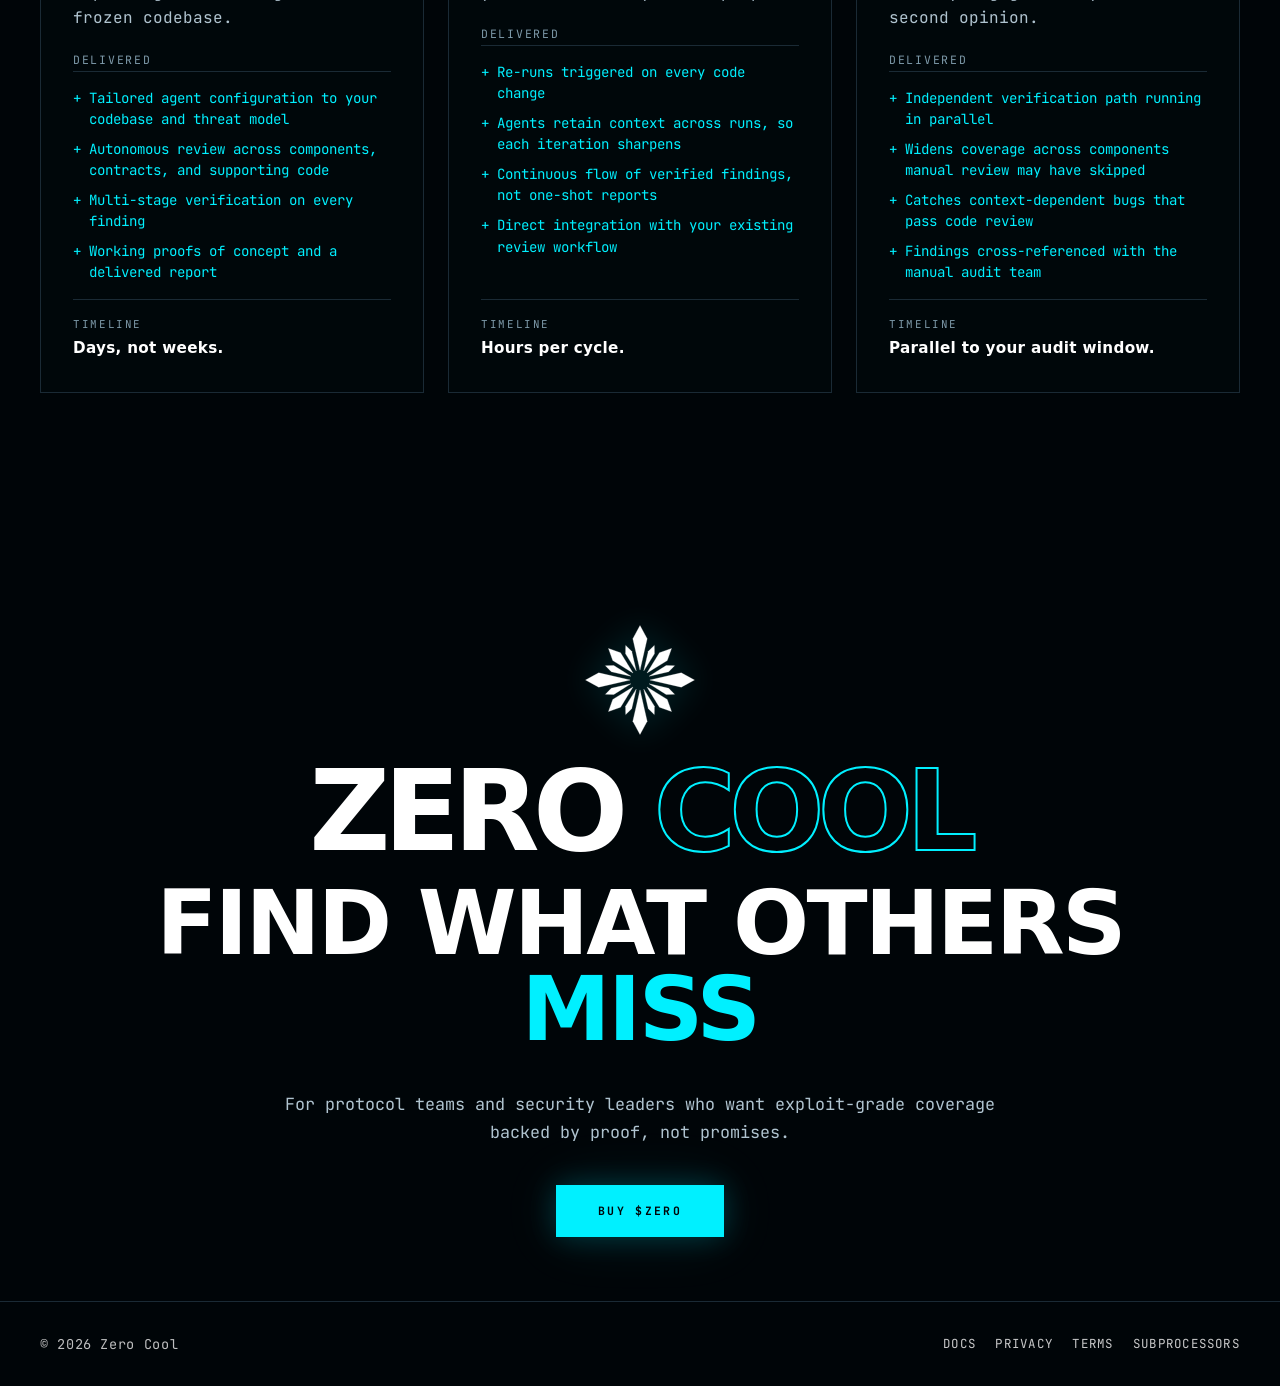
==== commit 6893a0cd: "update" ====
--- a/index.html
+++ b/index.html
@@ -138,7 +138,7 @@
           <article class="person reveal">
             <div class="avatar">RH</div>
             <div>
-              <div class="who"><h3>Richie Humphrey</h3><a href="https://github.com/devtooligan" target="_blank" rel="noopener noreferrer">GitHub</a><a href="https://x.com/ZeroCoolAIx" target="_blank" rel="noopener noreferrer">@devtooligan</a></div>
+              <div class="who"><h3>Richie Humphrey</h3><a href="https://github.com/devtooligan" target="_blank" rel="noopener noreferrer">GitHub</a><a href="https://x.com/ZeroCoolAI_x" target="_blank" rel="noopener noreferrer">@devtooligan</a></div>
               <p class="role">Co-founder, Research Lead</p>
               <div class="chips"><span>Trail of Bits</span><span>Spearbit</span><span>Certora</span><span>Offbeat Security</span></div>
             </div>
